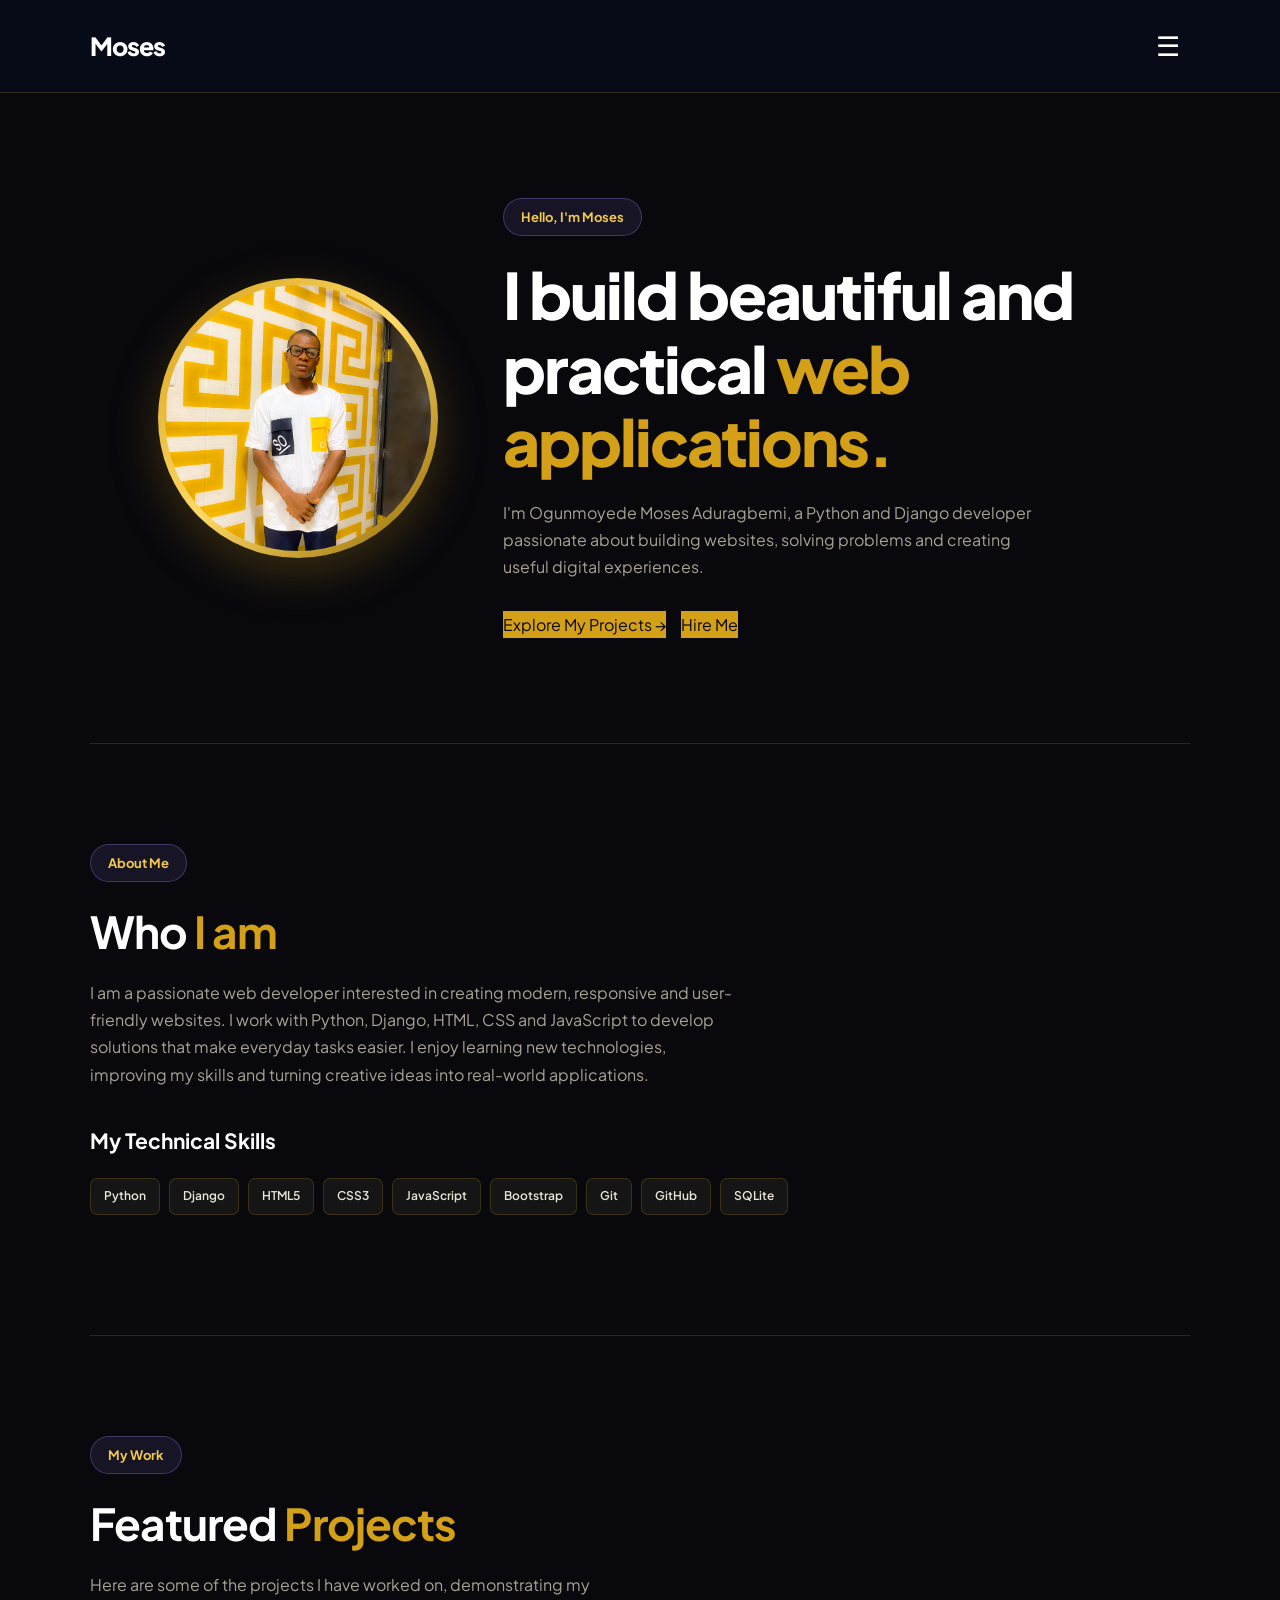
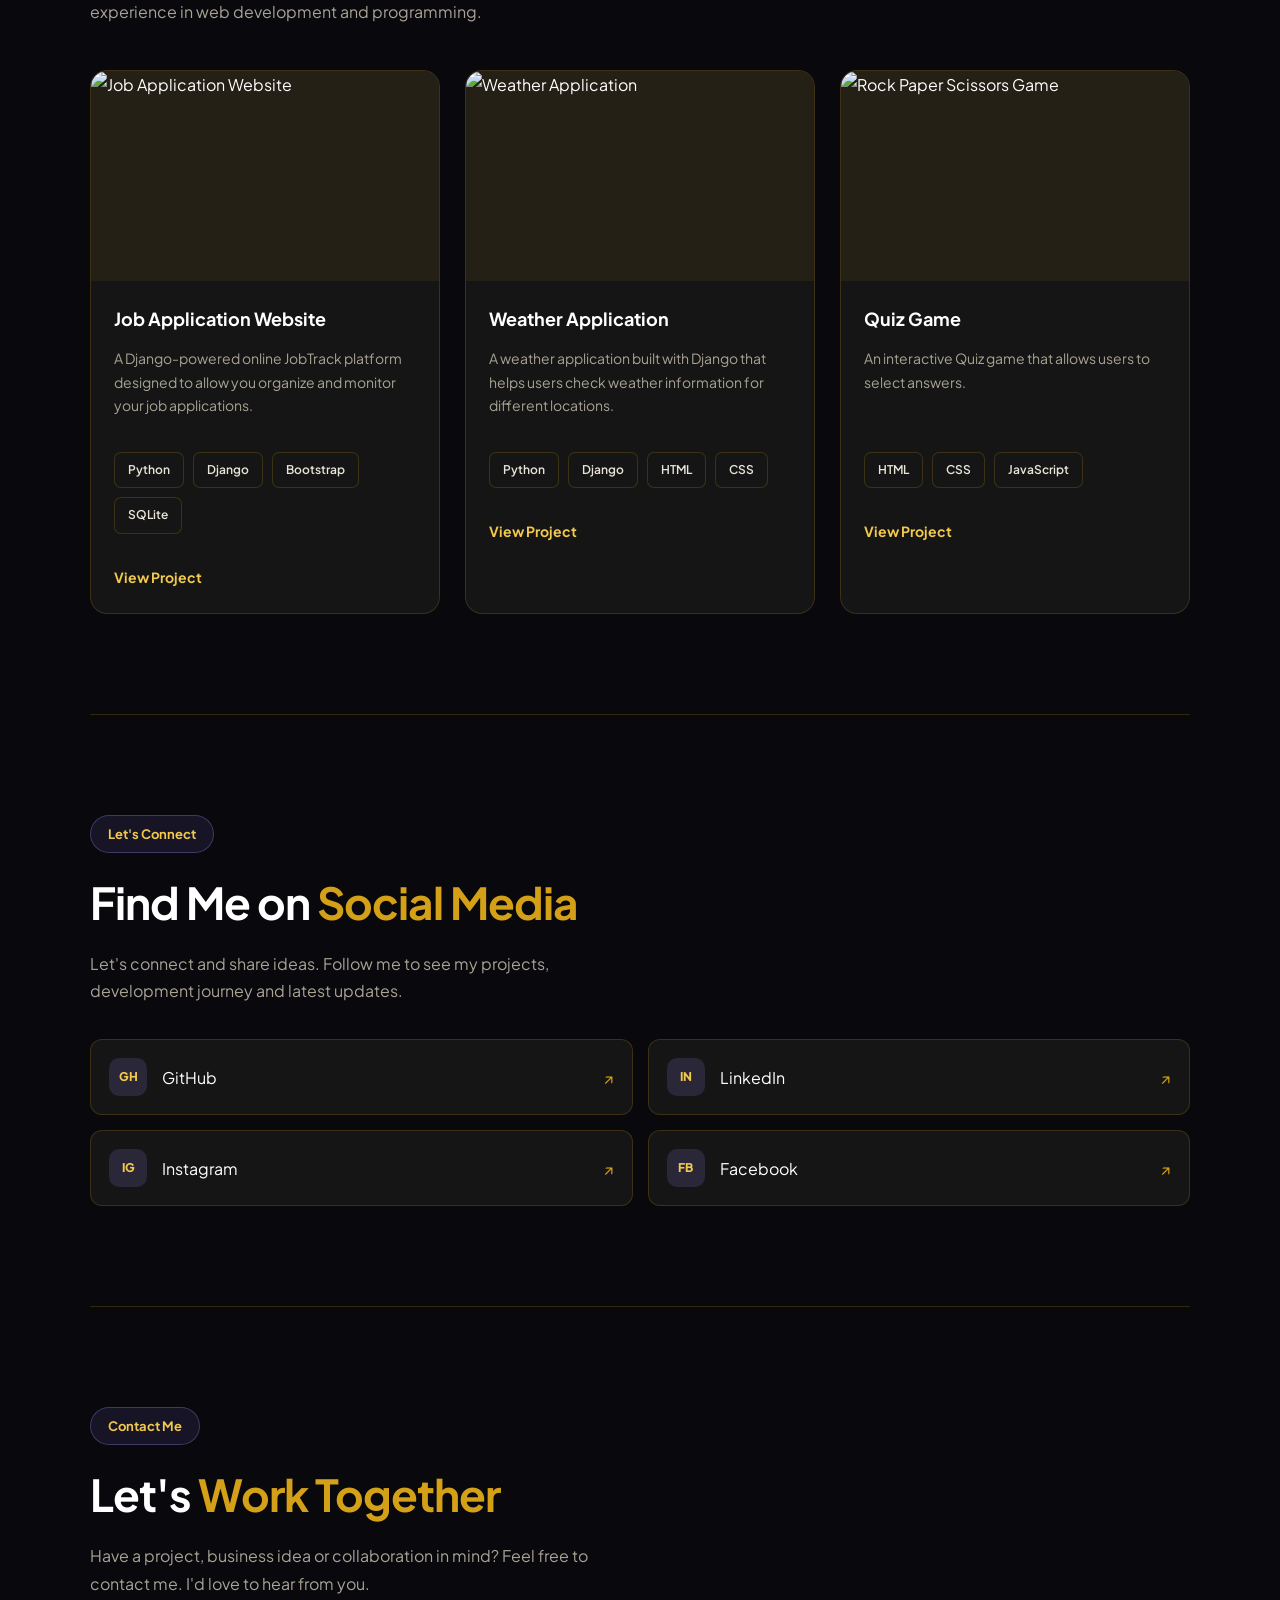
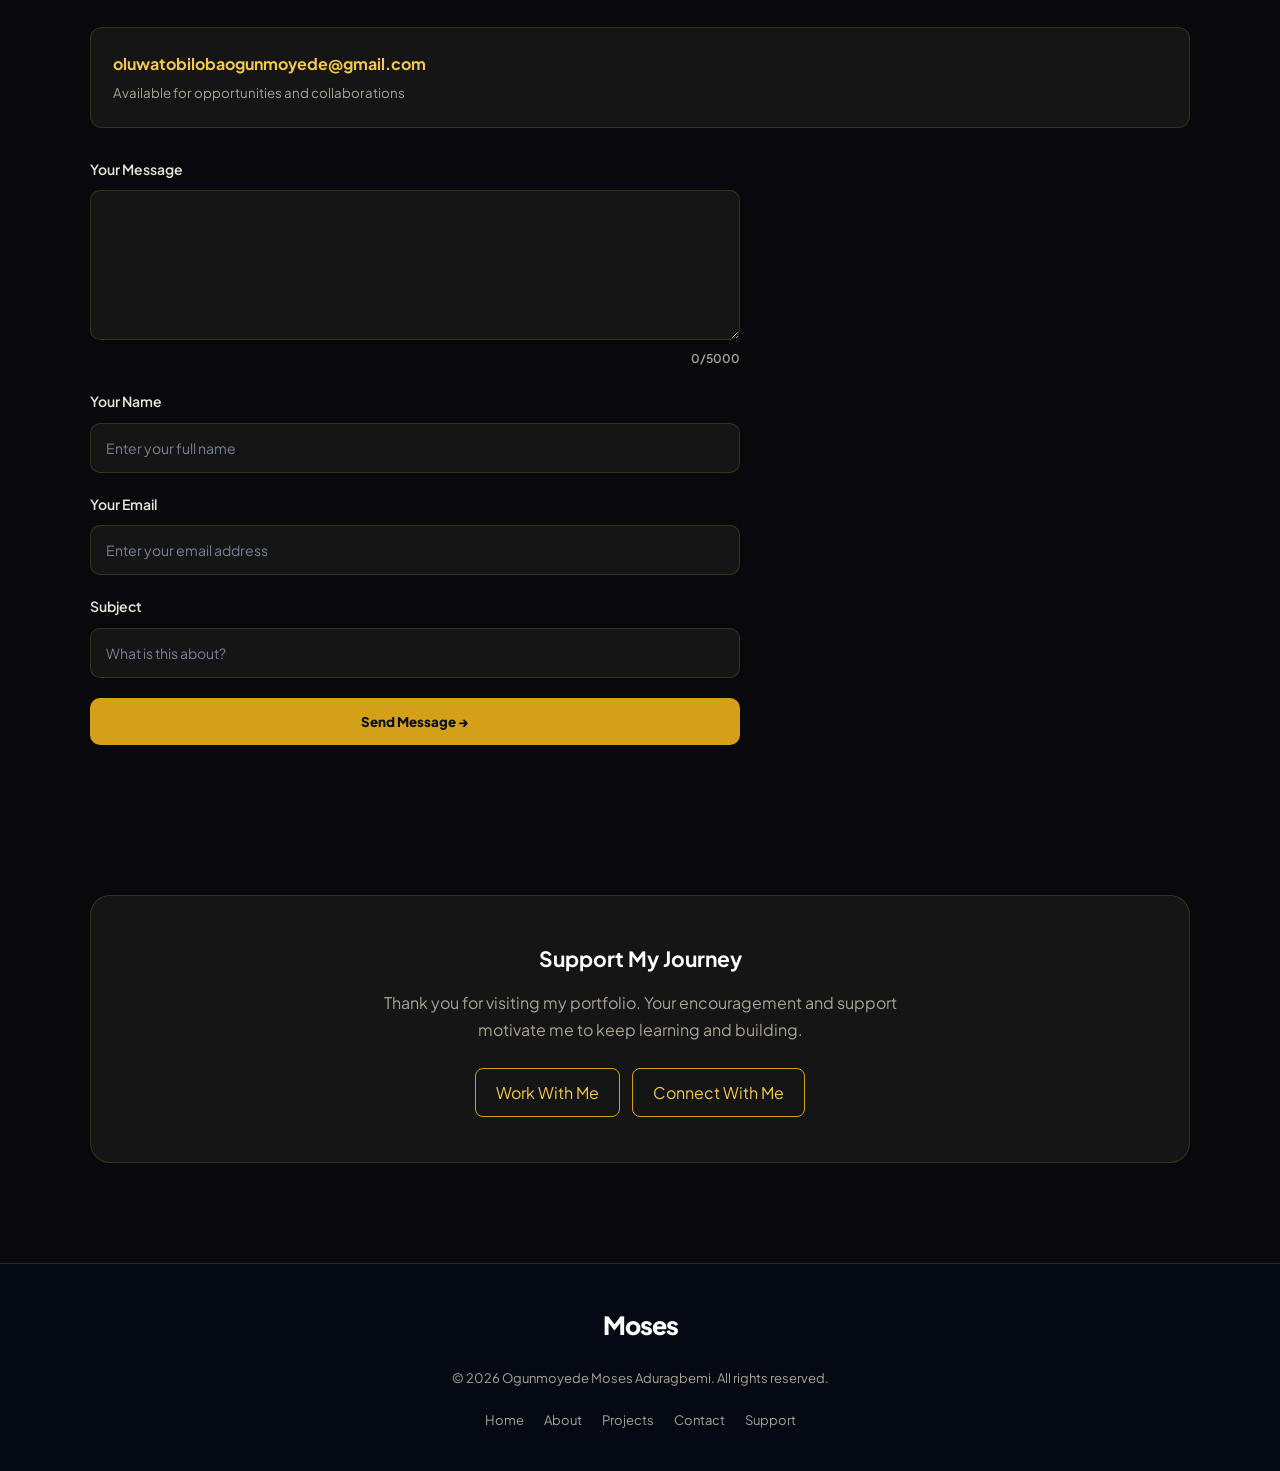
==== index.html @ fece6828 "Add files via upload" ====
<!DOCTYPE html>
<html lang="en">
<head>
    <meta charset="UTF-8">
    <meta name="viewport" content="width=device-width, initial-scale=1.0">

    <meta name="description" content="Official portfolio of Ogunmoyede Moses Aduragbemi, a Python, Django and Web Developer.">

    <title>Moses Aduragbemi | Dev Portfolio</title>

    <link href="https://fonts.googleapis.com/css2?family=Plus+Jakarta+Sans:wght@400;500;600;700;800&display=swap" rel="stylesheet">

    <link rel="stylesheet" href="style.css">
</head>

<body>

<!-- NAVIGATION -->
<nav aria-label="Main navigation">

    <a class="logo" href="#top">
        Moses<span></span>
    </a>

    <details>
        <summary aria-label="Open navigation menu">&#9776;</summary>

        <div class="menu">
            <a href="#top">Home</a>
            <a href="#about">About</a>
            <a href="#work">Projects</a>
            <a href="#social">Social</a>
            <a href="#contact">Contact</a>
        </div>
    </details>

</nav>


<main id="top">

    <!-- HERO SECTION -->
    <section class="hero">

        <div class="avatar">
            <img src="Gamilee 1.jpg" alt="Moses Aduragbemi">
        </div>

        <div class="hero-content">

            <span class="pill">Hello, I'm Moses </span>

            <h1>
                I build beautiful and practical
                <em>web applications.</em>
            </h1>

            <p class="sub" style="max-width: 550px;">
                I'm Ogunmoyede Moses Aduragbemi, a Python and Django developer
                passionate about building websites, solving problems and
                creating useful digital experiences.
            </p>

            <div class="hero-buttons">

                <a class="btn" href="#work">
                    Explore My Projects →
                </a>

                <a class="btn" href="#contact">
                    Hire Me
                </a>

            </div>

        </div>

    </section>


    <!-- ABOUT SECTION -->
    <section id="about">

        <span class="pill">About Me</span>

        <h2>Who <em>I am</em></h2>

        <p class="sub" style="max-width: 650px;">
            I am a passionate web developer interested in creating
            modern, responsive and user-friendly websites.

            I work with Python, Django, HTML, CSS and JavaScript
            to develop solutions that make everyday tasks easier.

            I enjoy learning new technologies, improving my skills
            and turning creative ideas into real-world applications.
        </p>

        <h3>My Technical Skills</h3>

        <div class="tags">
            <span>Python</span>
            <span>Django</span>
            <span>HTML5</span>
            <span>CSS3</span>
            <span>JavaScript</span>
            <span>Bootstrap</span>
            <span>Git</span>
            <span>GitHub</span>
            <span>SQLite</span>
        </div>

    </section>


    <!-- PROJECTS SECTION -->
    <section id="work">

        <span class="pill">My Work</span>

        <h2>Featured <em>Projects</em></h2>

        <p class="sub" style="max-width: 550px;">
            Here are some of the projects I have worked on,
            demonstrating my experience in web development
            and programming.
        </p>


        <div class="projects">

            <!-- PROJECT ONE -->
            <article class="proj">

                <div class="shot">
                    <img src="images/jobapplication.jpg"
                         alt="Job Application Website">
                </div>

                <div class="body">

                    <h3>Job Application Website</h3>

                    <p>
                        A Django-powered online JobTrack platform
                        designed to allow you organize and monitor your job applications.
                    </p>

                    <div class="tags">
                        <span>Python</span>
                        <span>Django</span>
                        <span>Bootstrap</span>
                        <span>SQLite</span>
                    </div>

                    <a href="images/jobapplication.jpg" target="_blank">
                        View Project 
                    </a>

                </div>

            </article>


            <!-- PROJECT TWO -->
            <article class="proj">

                <div class="shot">
                    <img src="images/weather.jpg"
                         alt="Weather Application">
                </div>

                <div class="body">

                    <h3>Weather Application</h3>

                    <p>
                        A weather application built with Django
                        that helps users check weather information
                        for different locations.
                    </p>

                    <div class="tags">
                        <span>Python</span>
                        <span>Django</span>
                        <span>HTML</span>
                        <span>CSS</span>
                    </div>

                    <a href="images/weather.jpg" target="_blank">
                        View Project
                    </a>

                </div>

            </article>


            <!-- PROJECT THREE -->
            <article class="proj">

                <div class="shot">
                    <img src="images/quizgame.jpg"
                         alt="Rock Paper Scissors Game">
                </div>

                <div class="body">

                    <h3>Quiz Game</h3>

                    <p>
                        An interactive Quiz game
                        that allows users to select answers.
                    </p>

                    <div class="tags">
                        <span>HTML</span>
                        <span>CSS</span>
                        <span>JavaScript</span>
                    </div>

                    <a href="https://oluwatobilobaogunmoyede-dotcom.github.io/Quiz-Game/" target="_blank">
                        View Project
                    </a>

                </div>

            </article>

        </div>

    </section>


    <!-- SOCIAL MEDIA SECTION -->
    <section id="social">

        <span class="pill">Let's Connect</span>

        <h2>Find Me on <em>Social Media</em></h2>

        <p class="sub" style="max-width: 550px;">
            Let's connect and share ideas. Follow me to see
            my projects, development journey and latest updates.
        </p>

        <div class="links">

            <a href="https://github.com/oluwatobilobaogunmoyede-dotcom"
               target="_blank" rel="noopener noreferrer">
                <span class="ic">GH</span>
                GitHub
                <span class="go">&#8599;</span>
            </a>

            <a href="https://www.linkedin.com/in/MOSES ADURAGBEMI OGUNMOYEDE/" target="_blank">
                <span class="ic">IN</span>
                LinkedIn
                <span class="go">&#8599;</span>
            </a>

            <a href="https://www.instagram.com/gamilee_02" target="_blank">
                <span class="ic">IG</span>
                Instagram
                <span class="go">&#8599;</span>
            </a>

            <a href="https://www.facebook.com/Aduragbemi Ogunmoyede" target="_blank">
                <span class="ic">FB</span>
                Facebook
                <span class="go">&#8599;</span>
            </a>

        </div>

    </section>


    <!-- CONTACT SECTION -->
    <section id="contact">

        <span class="pill">Contact Me</span>

        <h2>Let's <em>Work Together</em></h2>

        <p class="sub" style="max-width: 500px;">
            Have a project, business idea or collaboration in mind?
            Feel free to contact me. I'd love to hear from you.
        </p>

        <div class="mail">

            <strong>
                oluwatobilobaogunmoyede@gmail.com
            </strong>

            <small>Available for opportunities and collaborations</small>

        </div>


        <form id="f">

            <label>
                Your Message

                <textarea
                    id="msg"
                    maxlength="5000"
                    placeholder="Tell me about your project..."
                    required>
                </textarea>

                <span class="count" id="count">0/5000</span>
            </label>


            <label>
                Your Name

                <input
                    type="text"
                    id="name"
                    placeholder="Enter your full name"
                    required>
            </label>


            <label>
                Your Email

                <input
                    type="email"
                    id="email"
                    placeholder="Enter your email address"
                    required>
            </label>


            <label>
                Subject

                <input
                    type="text"
                    id="subject"
                    placeholder="What is this about?">
            </label>


            <button type="submit">
                Send Message →
            </button>

            <p id="status" role="status"></p>

        </form>

    </section>


    <!-- SUPPORT SECTION -->
    <section class="support" id="support">

        <h3>Support My Journey</h3>

        <p>
            Thank you for visiting my portfolio.
            Your encouragement and support motivate me
            to keep learning and building.
        </p>

        <div class="chips">

            <a href="#contact">Work With Me</a>

            <a href="#social">Connect With Me</a>

        </div>

    </section>

</main>


<!-- FOOTER -->
<footer>

    <a class="logo" href="#top">
        Moses<span></span>
    </a>

    <div>
        &copy; 2026 Ogunmoyede Moses Aduragbemi.
        All rights reserved.
    </div>

    <div class="flinks">

        <a href="#top">Home</a>
        <a href="#about">About</a>
        <a href="#work">Projects</a>
        <a href="#contact">Contact</a>
        <a href="#support">Support</a>

    </div>

</footer>


<script src="script.js"></script>

</body>
</html>
---- style.css ----
/* =================================
   MOSES PORTFOLIO WEBSITE
   Modern Dark & White Design
================================= */

:root {
    --background: #08080D;
    --surface: #151515;
    --surface-light: #242016;

    --white: #FFFFFF;
    --text: #E8E4D8;
    --muted: #A9A394;

    --accent: #D4A017;
    --accent-hover: #F2C94C;

    --border: rgba(212, 160, 23, 0.2);
}

* {
    margin: 0;
    padding: 0;
    box-sizing: border-box;
    scroll-behavior: smooth;
}

body {
    font-family: 'Plus Jakarta Sans', sans-serif;
    background: var(--background);
    color: var(--white);
    line-height: 1.7;
    overflow-x: hidden;
}

a {
    text-decoration: none;
    color: inherit;
}

img {
    max-width: 100%;
    display: block;
}

section {
    width: min(1100px, 90%);
    margin: auto;
    padding: 100px 0;
}


/* =================================
   NAVIGATION
================================= */

nav {
    position: sticky;
    top: 0;
    z-index: 1000;
    width: 100%;
    padding: 18px 7%;
    display: flex;
    align-items: center;
    justify-content: space-between;
    background: rgba(8,13,26,0.92);
    backdrop-filter: blur(15px);
    border-bottom: 1px solid var(--border);
}

.logo {
    font-size: 25px;
    font-weight: 800;
    letter-spacing: -1px;
}

.logo span {
    color: var(--accent);
}

nav details {
    position: relative;
}

nav summary {
    list-style: none;
    cursor: pointer;
    font-size: 27px;
    padding: 5px 10px;
}

nav summary::-webkit-details-marker {
    display: none;
}

.menu {
    position: absolute;
    top: 55px;
    right: 0;
    min-width: 190px;
    padding: 12px;
    display: flex;
    flex-direction: column;
    gap: 5px;
    background: var(--surface);
    border: 1px solid var(--border);
    border-radius: 14px;
    box-shadow: 0 15px 40px rgba(0,0,0,0.35);
}

.menu a {
    padding: 10px 14px;
    border-radius: 8px;
    color: var(--text);
    transition: 0.3s;
}

.menu a:hover {
    background: var(--surface-light);
    color: var(--accent);
}


/* =================================
   HERO SECTION
================================= */

.hero {
    min-height: 650px;
    display: flex;
    align-items: center;
    justify-content: center;
    gap: 65px;
    padding: 100px 0;
}

/* CIRCULAR PROFILE IMAGE */

.avatar {
    width: 280px;
    height: 280px;
    flex-shrink: 0;
    padding: 7px;
    border-radius: 50%;

    background: linear-gradient(
        135deg,
        #D4A017,
        #FFD966,
        #8C6500
    );

    box-shadow: 0 15px 50px rgba(212, 160, 23, 0.25);

    transition: 0.4s ease;
}

.avatar img {
    width: 100%;
    height: 100%;
    object-fit: cover;
    object-position: center;
    border-radius: 50%;
}

.avatar:hover {
    transform: scale(1.05);
    box-shadow: 0 20px 60px rgba(212, 160, 23, 0.4);
}

.hero-content {
    max-width: 620px;
}

.pill {
    display: inline-block;
    padding: 7px 17px;
    margin-bottom: 22px;
    border: 1px solid rgba(155,140,255,0.3);
    border-radius: 30px;
    background: rgba(155,140,255,0.1);
    color: var(--accent-hover);
    font-size: 13px;
    font-weight: 700;
}

h1 {
    font-size: clamp(38px, 5vw, 65px);
    line-height: 1.15;
    letter-spacing: -2px;
    font-weight: 800;
}

h1 em,
h2 em {
    color: var(--accent);
    font-style: normal;
}

.sub {
    margin-top: 20px;
    color: var(--muted);
    font-size: 16px;
}

.hero-buttons {
    display: flex;
    gap: 15px;
    flex-wrap: wrap;
    margin-top: 30px;
}

.btn,
button {
    background: #D4A017;
    color: #08080D;
}

.btn:hover,
button:hover {
    background: #F2C94C;
    box-shadow: 0 10px 30px rgba(212, 160, 23, 0.3);
}

.btn:hover {
    background: var(--accent-hover);
    transform: translateY(-4px);
    box-shadow: 0 10px 25px rgba(155,140,255,0.25);
}


/* =================================
   HEADINGS
================================= */

h2 {
    font-size: clamp(30px, 4vw, 44px);
    line-height: 1.25;
    letter-spacing: -1px;
    margin-bottom: 15px;
}

h3 {
    font-size: 21px;
    margin-bottom: 12px;
}


/* =================================
   ABOUT SECTION
================================= */

#about {
    border-top: 1px solid var(--border);
}

#about h3 {
    margin-top: 35px;
}


/* =================================
   SKILLS AND PROJECT TAGS
================================= */

.tags {
    display: flex;
    flex-wrap: wrap;
    gap: 9px;
    margin: 20px 0;
}

.tags span {
    padding: 7px 13px;
    border: 1px solid var(--border);
    border-radius: 7px;
    background: var(--surface);
    color: var(--text);
    font-size: 12px;
    font-weight: 600;
}


/* =================================
   PROJECT SECTION
================================= */

#work {
    border-top: 1px solid var(--border);
}

.projects {
    display: grid;
    grid-template-columns: repeat(3, 1fr);
    gap: 25px;
    margin-top: 45px;
}

.proj {
    overflow: hidden;
    background: var(--surface);
    border: 1px solid var(--border);
    border-radius: 17px;
    transition: 0.35s ease;
}

.proj:hover {
    border-color: #D4A017;
    box-shadow: 0 20px 45px rgba(212, 160, 23, 0.15);
}

.shot {
    height: 210px;
    overflow: hidden;
    background: var(--surface-light);
}

.shot img {
    width: 100%;
    height: 100%;
    object-fit: cover;
    transition: transform 0.5s ease;
}

.proj:hover .shot img {
    transform: scale(1.08);
}

.body {
    padding: 23px;
}

.body h3 {
    font-size: 18px;
}

.body p {
    color: var(--muted);
    font-size: 14px;
    min-height: 85px;
}

.body a {
    display: inline-block;
    margin-top: 12px;
    color: var(--accent-hover);
    font-weight: 700;
    font-size: 14px;
}

.body a:hover {
    color: var(--white);
}


/* =================================
   SOCIAL LINKS
================================= */

#social {
    border-top: 1px solid var(--border);
}

.links {
    display: grid;
    grid-template-columns: repeat(2, 1fr);
    gap: 15px;
    margin-top: 35px;
}

.links a {
    display: flex;
    align-items: center;
    gap: 15px;
    padding: 18px;
    background: var(--surface);
    border: 1px solid var(--border);
    border-radius: 12px;
    transition: 0.3s;
}

.links a:hover {
    background: var(--surface-light);
    border-color: var(--accent);
    transform: translateX(5px);
}

.ic {
    width: 38px;
    height: 38px;
    display: grid;
    place-items: center;
    background: rgba(155,140,255,0.15);
    color: var(--accent-hover);
    border-radius: 10px;
    font-size: 12px;
    font-weight: 800;
}

.go {
    margin-left: auto;
    color: var(--accent);
}


/* =================================
   CONTACT SECTION
================================= */

#contact {
    border-top: 1px solid var(--border);
}

.mail {
    display: flex;
    flex-direction: column;
    gap: 5px;
    padding: 22px;
    margin: 30px 0;
    background: var(--surface);
    border: 1px solid var(--border);
    border-radius: 12px;
    overflow-wrap: anywhere;
}

.mail strong {
    color: var(--accent-hover);
}

.mail small {
    color: var(--muted);
}

form {
    display: flex;
    flex-direction: column;
    gap: 20px;
    max-width: 650px;
}

label {
    display: flex;
    flex-direction: column;
    gap: 9px;
    color: var(--text);
    font-size: 14px;
    font-weight: 600;
}

input,
textarea {
    width: 100%;
    padding: 15px;
    border: 1px solid var(--border);
    border-radius: 10px;
    outline: none;
    background: var(--surface);
    color: var(--white);
    font-family: inherit;
    font-size: 14px;
    transition: 0.3s;
}

textarea {
    min-height: 150px;
    resize: vertical;
}

input:focus,
textarea:focus {
    border-color: var(--accent);
    box-shadow: 0 0 0 3px rgba(155,140,255,0.1);
}

input::placeholder,
textarea::placeholder {
    color: #778198;
}

.count {
    text-align: right;
    color: var(--muted);
    font-size: 12px;
}

button {
    padding: 15px;
    border: none;
    border-radius: 10px;
    background: var(--accent);
    color: #080d1a;
    font-family: inherit;
    font-weight: 800;
    cursor: pointer;
    transition: 0.3s;
}

button:hover {
    background: var(--accent-hover);
    transform: translateY(-3px);
}


/* =================================
   SUPPORT SECTION
================================= */

.support {
    width: min(1100px, 90%);
    margin: 30px auto 100px;
    padding: 45px;
    text-align: center;
    background: var(--surface);
    border: 1px solid var(--border);
    border-radius: 20px;
}

.support p {
    max-width: 550px;
    margin: 10px auto 25px;
    color: var(--muted);
}

.chips {
    display: flex;
    justify-content: center;
    gap: 12px;
    flex-wrap: wrap;
}

.chips a {
    padding: 10px 20px;
    border: 1px solid var(--accent);
    border-radius: 8px;
    color: var(--accent-hover);
    transition: 0.3s;
}

.chips a:hover {
    background: var(--accent);
    color: #080d1a;
}


/* =================================
   FOOTER
================================= */

footer {
    padding: 40px 7%;
    display: flex;
    flex-direction: column;
    align-items: center;
    gap: 20px;
    text-align: center;
    background: #050914;
    border-top: 1px solid var(--border);
}

footer div {
    color: var(--muted);
    font-size: 13px;
}

.flinks {
    display: flex;
    justify-content: center;
    gap: 20px;
    flex-wrap: wrap;
}

.flinks a {
    color: var(--muted);
    font-size: 13px;
    transition: 0.3s;
}

.flinks a:hover {
    color: var(--accent);
}


/* =================================
   TABLET RESPONSIVENESS
================================= */

@media (max-width: 900px) {

    .hero {
        gap: 35px;
    }

    .avatar {
        width: 240px;
        height: 290px;
    }

    .projects {
        grid-template-columns: repeat(2, 1fr);
    }

}


/* =================================
   MOBILE RESPONSIVENESS
================================= */

@media (max-width: 600px) {

    section {
        padding: 70px 0;
    }

    nav {
        padding: 15px 5%;
    }

    .hero {
        flex-direction: column;
        text-align: center;
        gap: 35px;
        padding: 70px 0;
    }

    .avatar {
        width: 220px;
        height: 260px;
    }

    .hero-content {
        width: 100%;
    }

    h1 {
        font-size: 38px;
        letter-spacing: -1px;
    }

    .hero-buttons {
        justify-content: center;
    }

    .projects {
        grid-template-columns: 1fr;
    }

    .shot {
        height: 220px;
    }

    .links {
        grid-template-columns: 1fr;
    }

    .support {
        padding: 30px 20px;
    }

    .mail strong {
        font-size: 13px;
    }

    .flinks {
        gap: 14px;
    }

}


/* =================================
   REDUCED MOTION ACCESSIBILITY
================================= */

@media (prefers-reduced-motion: reduce) {

    *,
    *::before,
    *::after {
        scroll-behavior: auto !important;
        animation-duration: 0.01ms !important;
        transition-duration: 0.01ms !important;
    }

}
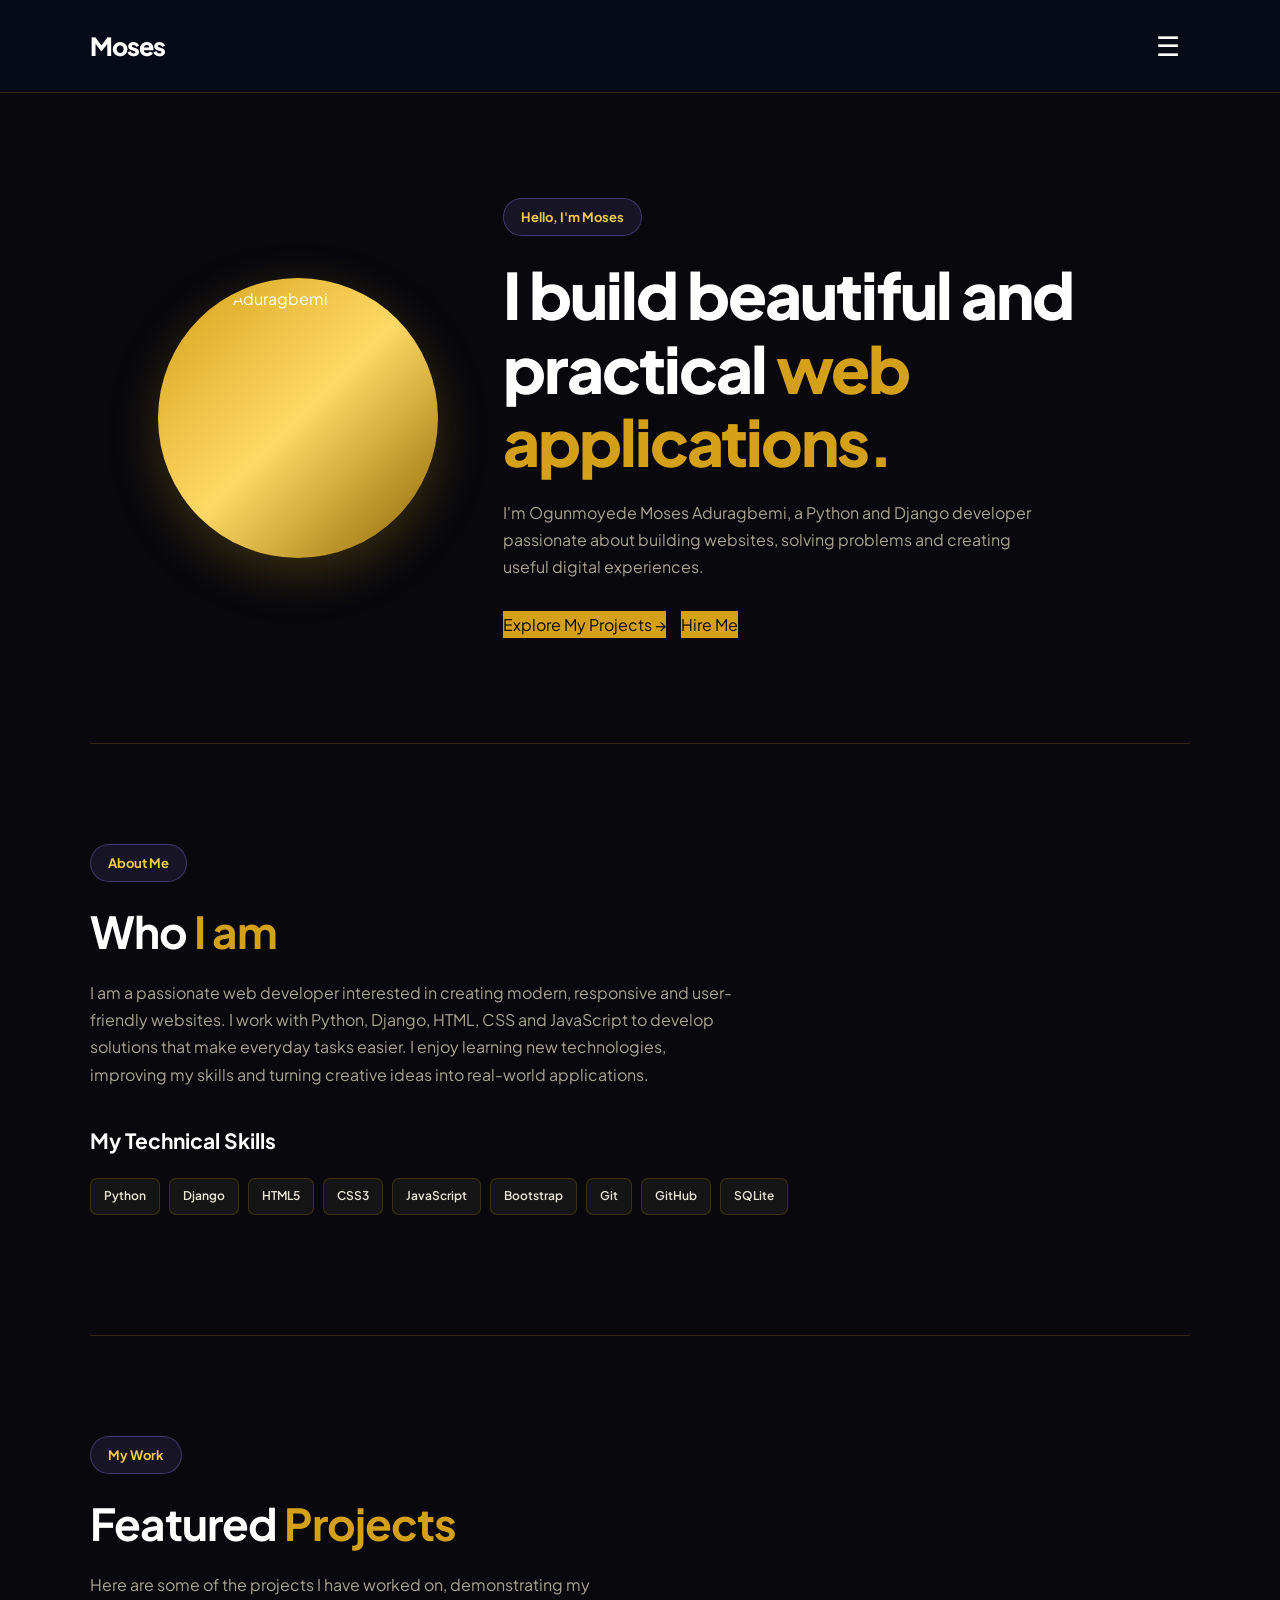
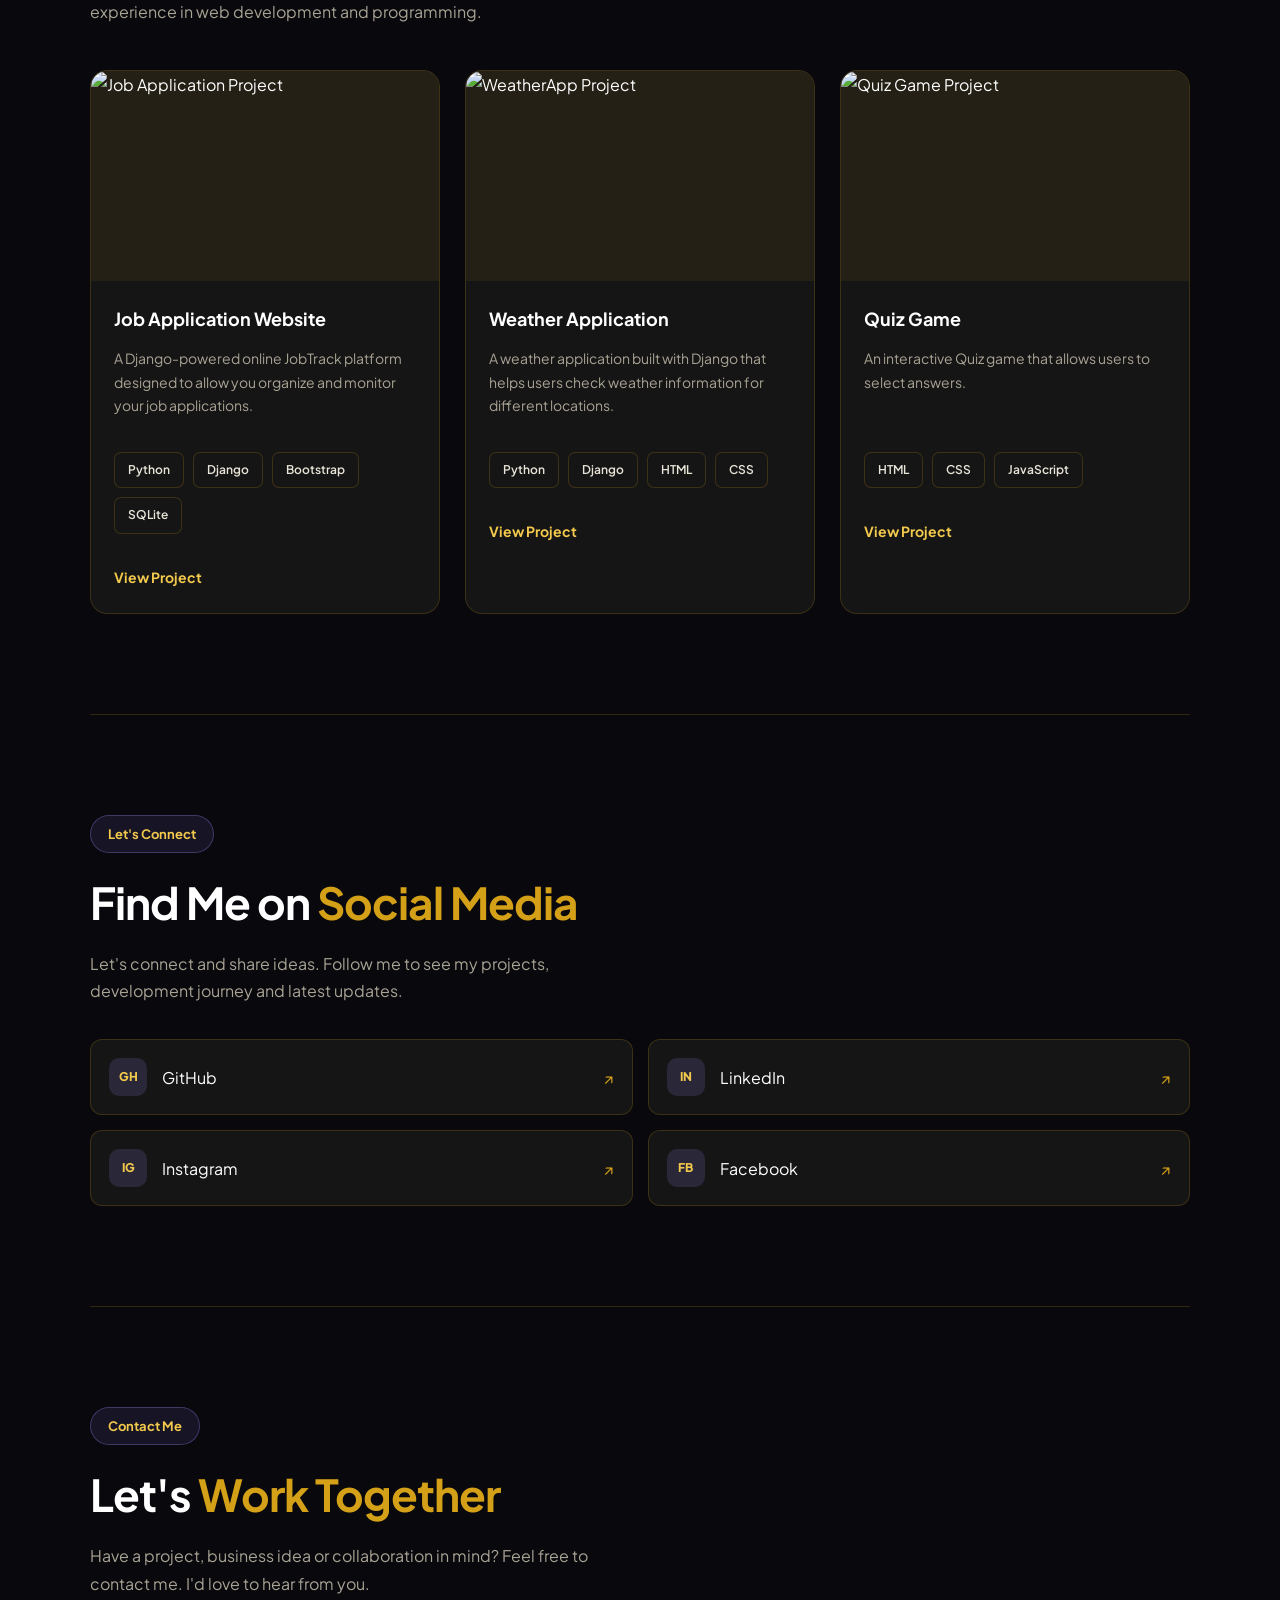
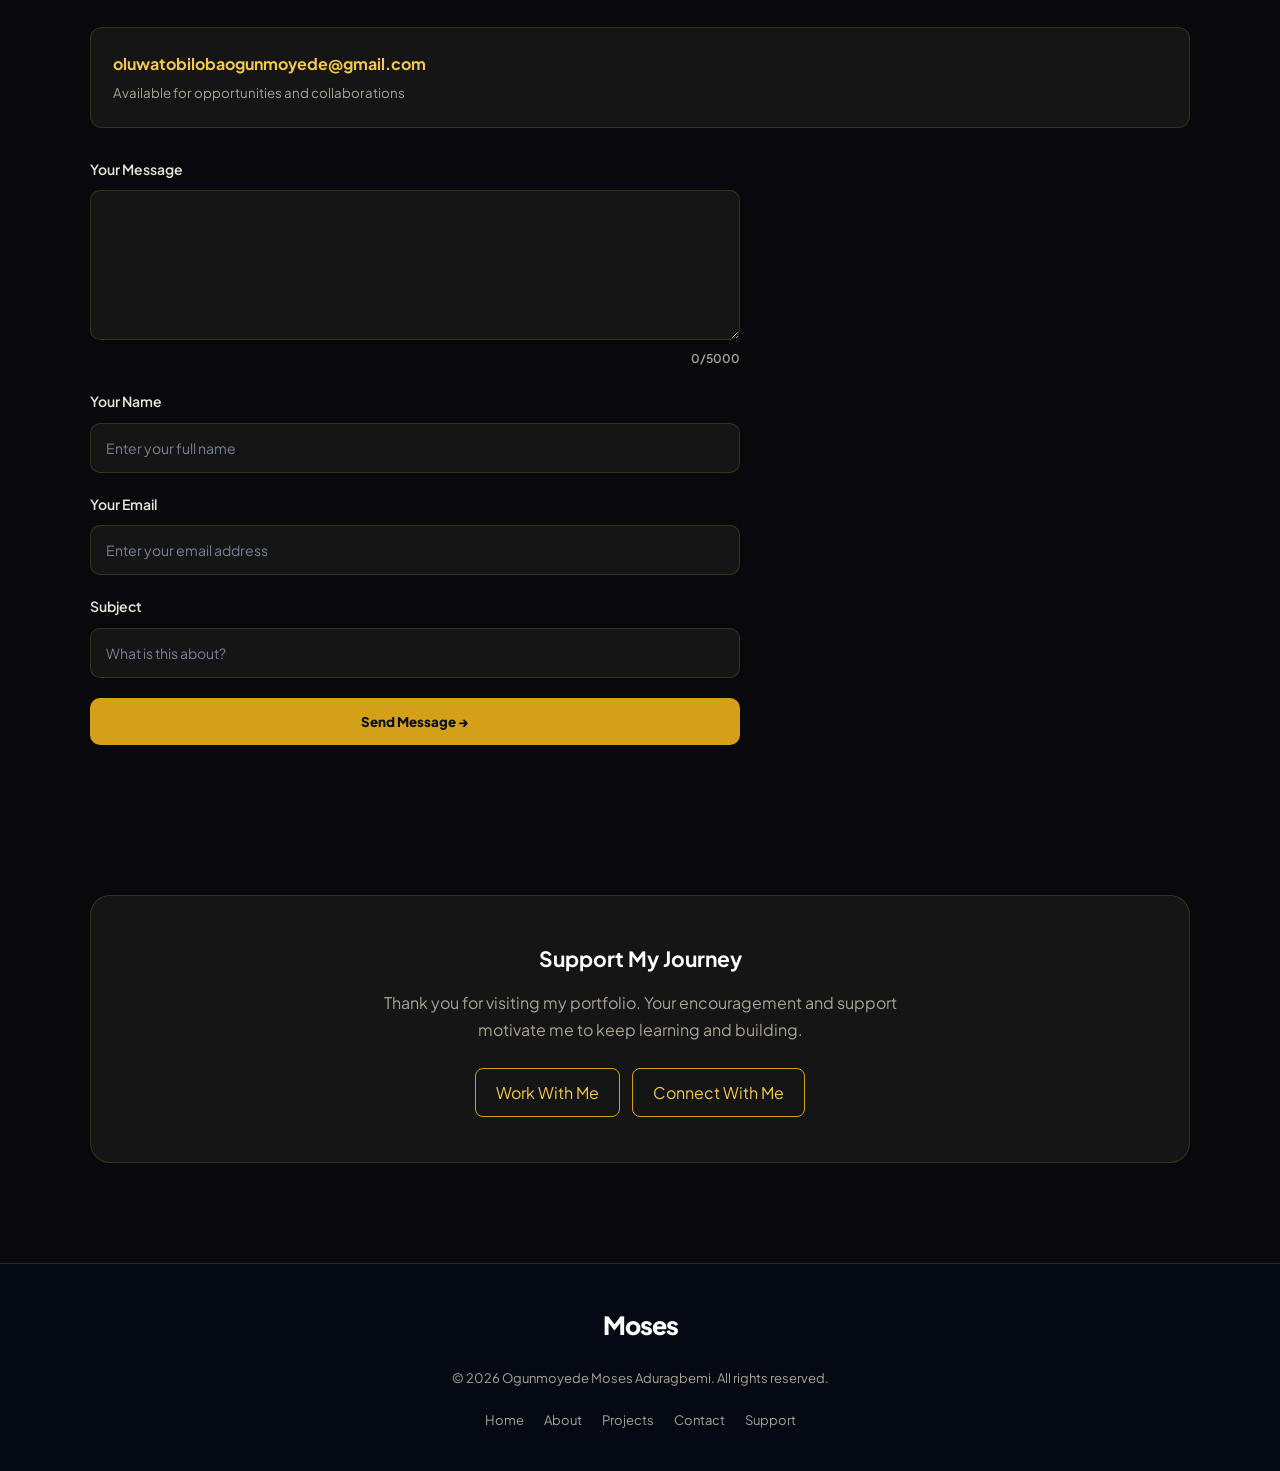
==== commit 2da65310: "Add files via upload" ====
--- a/index.html
+++ b/index.html
@@ -43,7 +43,7 @@
     <section class="hero">
 
         <div class="avatar">
-            <img src="Gamilee 1.jpg" alt="Moses Aduragbemi">
+            <img src="images/Gamilee 1.jpg" alt="Moses Aduragbemi">
         </div>
 
         <div class="hero-content">
@@ -133,8 +133,7 @@
             <article class="proj">
 
                 <div class="shot">
-                    <img src="images/jobapplication.jpg"
-                         alt="Job Application Website">
+                   <img src="images/jobapplication.jpg" alt="Job Application Project">
                 </div>
 
                 <div class="body">
@@ -166,8 +165,7 @@
             <article class="proj">
 
                 <div class="shot">
-                    <img src="images/weather.jpg"
-                         alt="Weather Application">
+                    <img src="images/weather.jpg" alt="WeatherApp Project">
                 </div>
 
                 <div class="body">
@@ -200,8 +198,7 @@
             <article class="proj">
 
                 <div class="shot">
-                    <img src="images/quizgame.jpg"
-                         alt="Rock Paper Scissors Game">
+                   <img src="images/quizgame.jpg" alt="Quiz Game Project">
                 </div>
 
                 <div class="body">
--- a/style.css
+++ b/style.css
@@ -295,6 +295,13 @@
     grid-template-columns: repeat(3, 1fr);
     gap: 25px;
     margin-top: 45px;
+}
+
+.project-card img {
+    width: 100%;
+    height: 300px;
+    object-fit: cover;
+    display: block;
 }
 
 .proj {
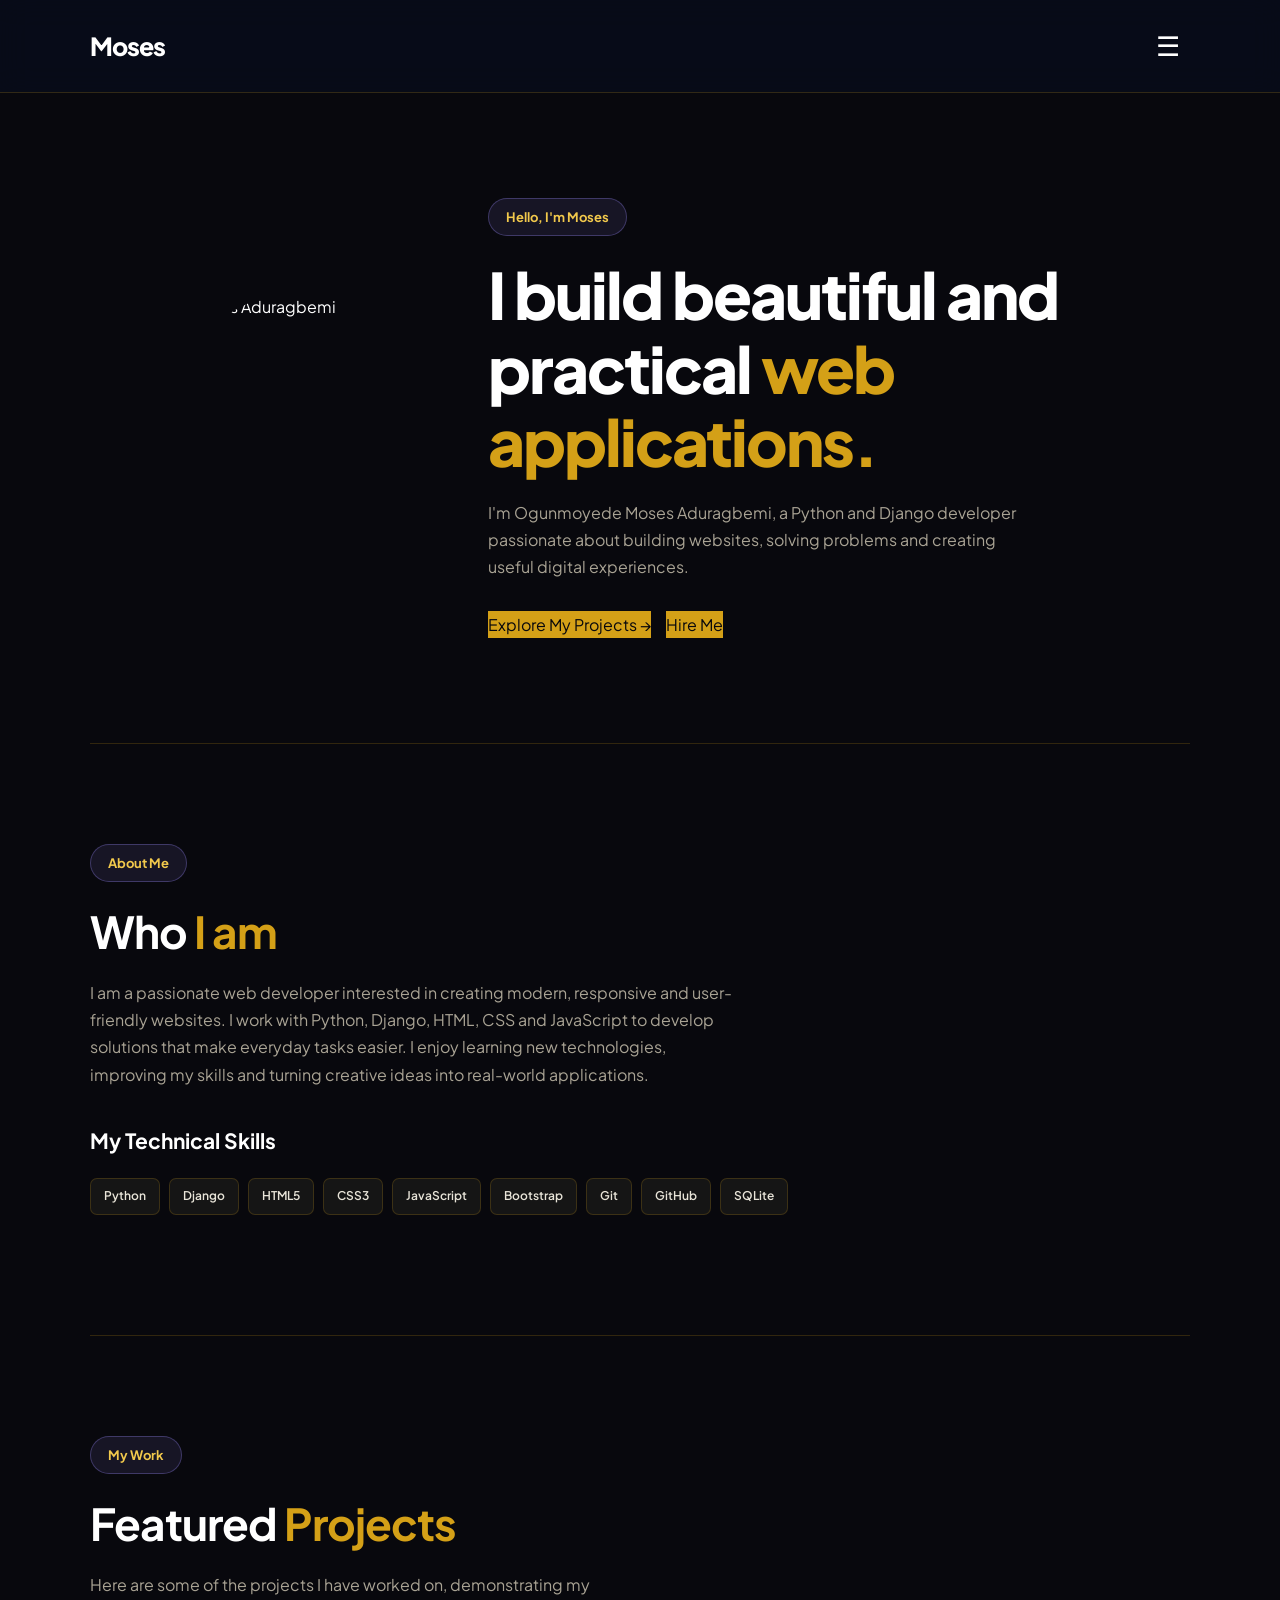
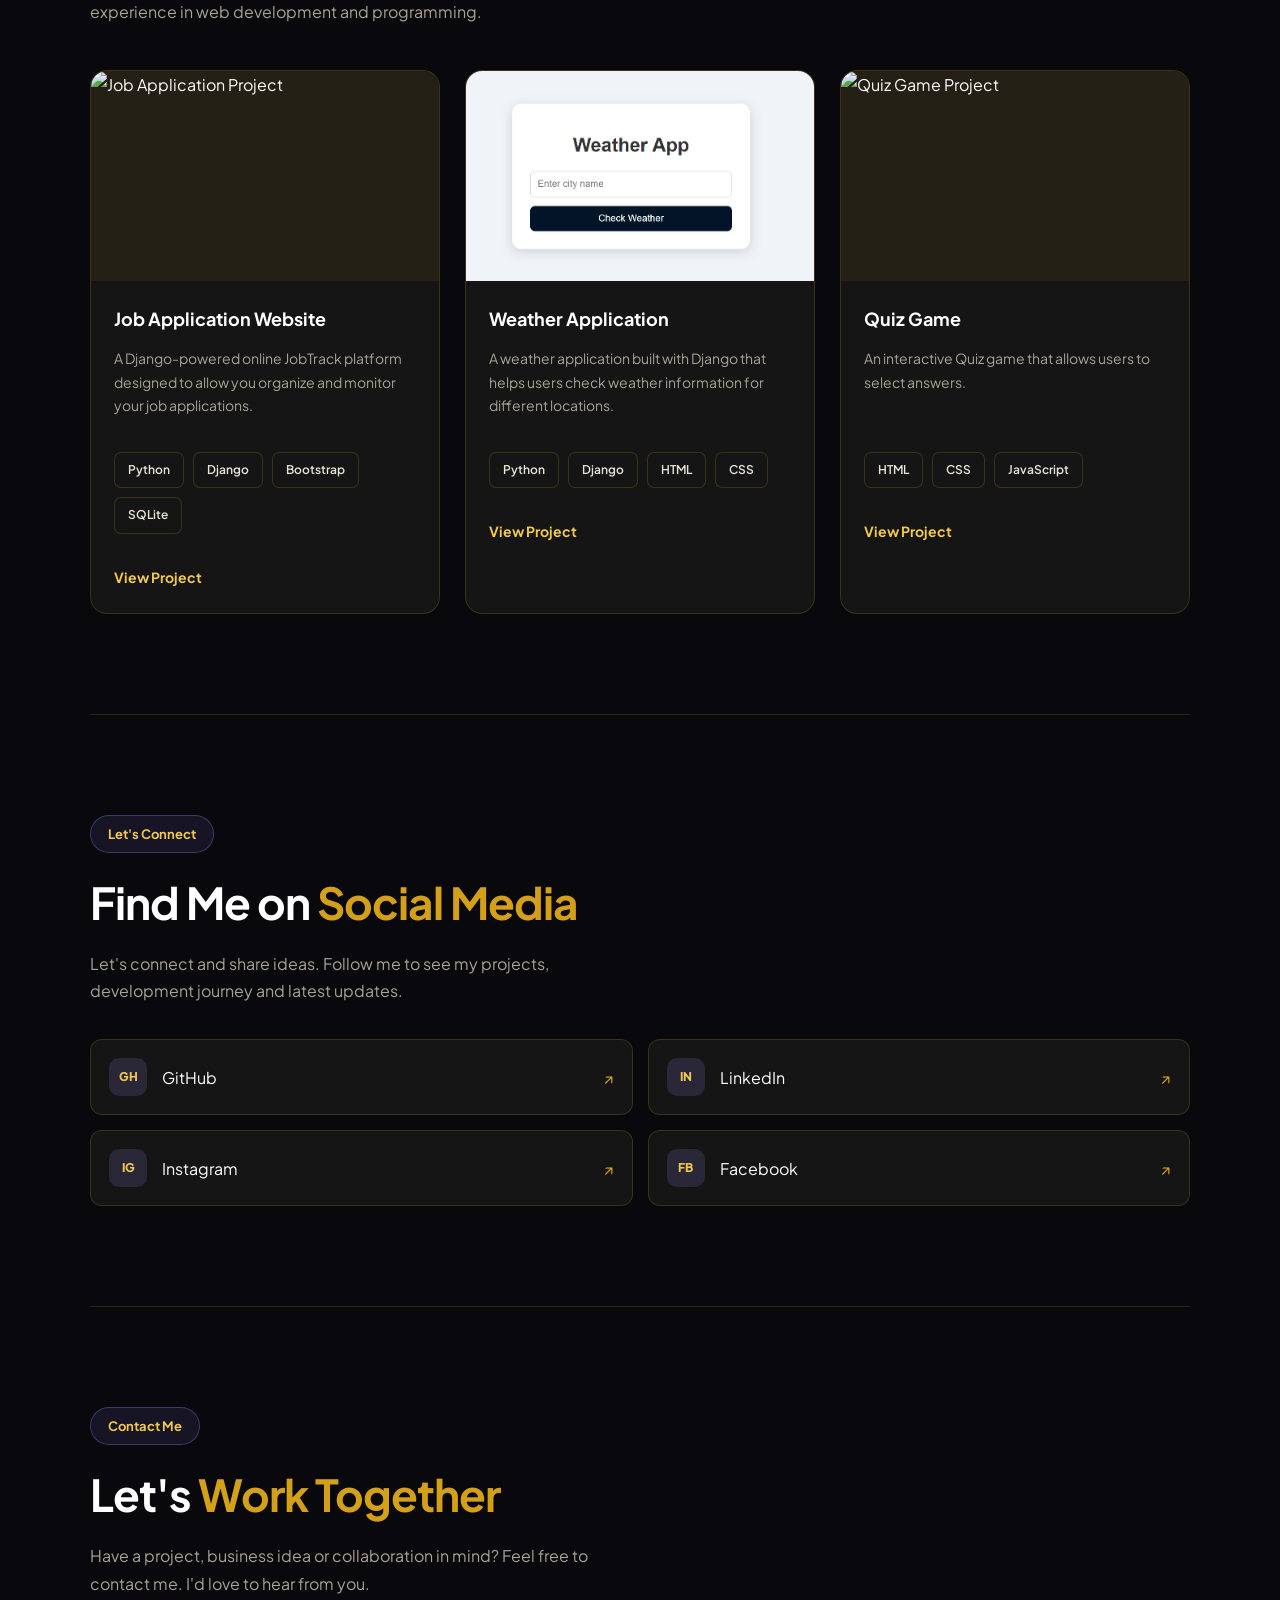
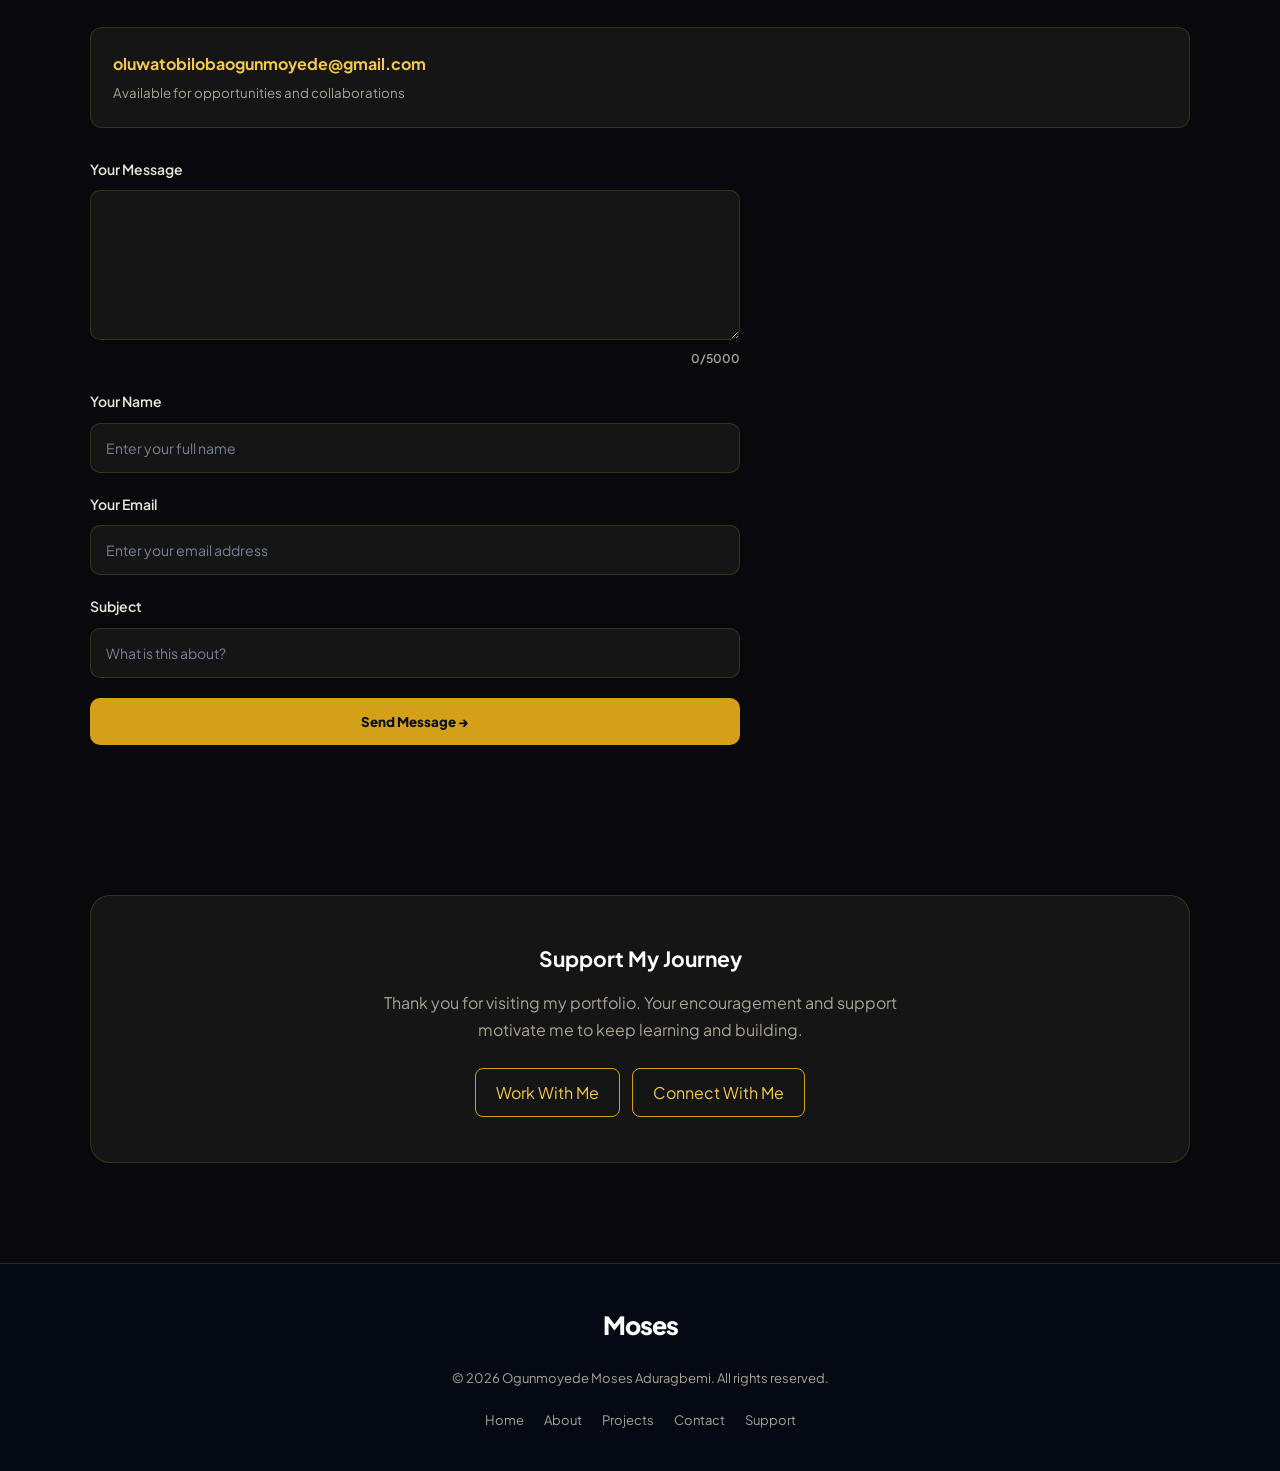
==== commit de2ec6b8: "Merge remote changes" ====
--- a/index.html
+++ b/index.html
@@ -43,7 +43,7 @@
     <section class="hero">
 
         <div class="avatar">
-            <img src="images/Gamilee 1.jpg" alt="Moses Aduragbemi">
+           <img src="./Gamilee%201.jpg" alt="Moses Aduragbemi">
         </div>
 
         <div class="hero-content">
@@ -133,7 +133,7 @@
             <article class="proj">
 
                 <div class="shot">
-                   <img src="images/jobapplication.jpg" alt="Job Application Project">
+                   <img src="./jobapplication.jpg" alt="Job Application Project">
                 </div>
 
                 <div class="body">
@@ -152,8 +152,8 @@
                         <span>SQLite</span>
                     </div>
 
-                    <a href="images/jobapplication.jpg" target="_blank">
-                        View Project 
+                    <a href="./jobapplication.jpg" target="_blank">
+                        View Project
                     </a>
 
                 </div>
@@ -165,7 +165,7 @@
             <article class="proj">
 
                 <div class="shot">
-                    <img src="images/weather.jpg" alt="WeatherApp Project">
+                    <img src="./weather.jpg" alt="WeatherApp Project">
                 </div>
 
                 <div class="body">
@@ -185,7 +185,7 @@
                         <span>CSS</span>
                     </div>
 
-                    <a href="images/weather.jpg" target="_blank">
+                    <a href="./weather.jpg" target="_blank">
                         View Project
                     </a>
 
@@ -198,7 +198,7 @@
             <article class="proj">
 
                 <div class="shot">
-                   <img src="images/quizgame.jpg" alt="Quiz Game Project">
+                   <img src="./quizgame.jpg" alt="Quiz Game Project">
                 </div>
 
                 <div class="body">
--- a/style.css
+++ b/style.css
@@ -138,22 +138,10 @@
 /* CIRCULAR PROFILE IMAGE */
 
 .avatar {
-    width: 280px;
-    height: 280px;
-    flex-shrink: 0;
-    padding: 7px;
+    width: 250px;
+    height: 250px;
     border-radius: 50%;
-
-    background: linear-gradient(
-        135deg,
-        #D4A017,
-        #FFD966,
-        #8C6500
-    );
-
-    box-shadow: 0 15px 50px rgba(212, 160, 23, 0.25);
-
-    transition: 0.4s ease;
+    overflow: hidden;
 }
 
 .avatar img {
@@ -161,7 +149,7 @@
     height: 100%;
     object-fit: cover;
     object-position: center;
-    border-radius: 50%;
+    display: block;
 }
 
 .avatar:hover {
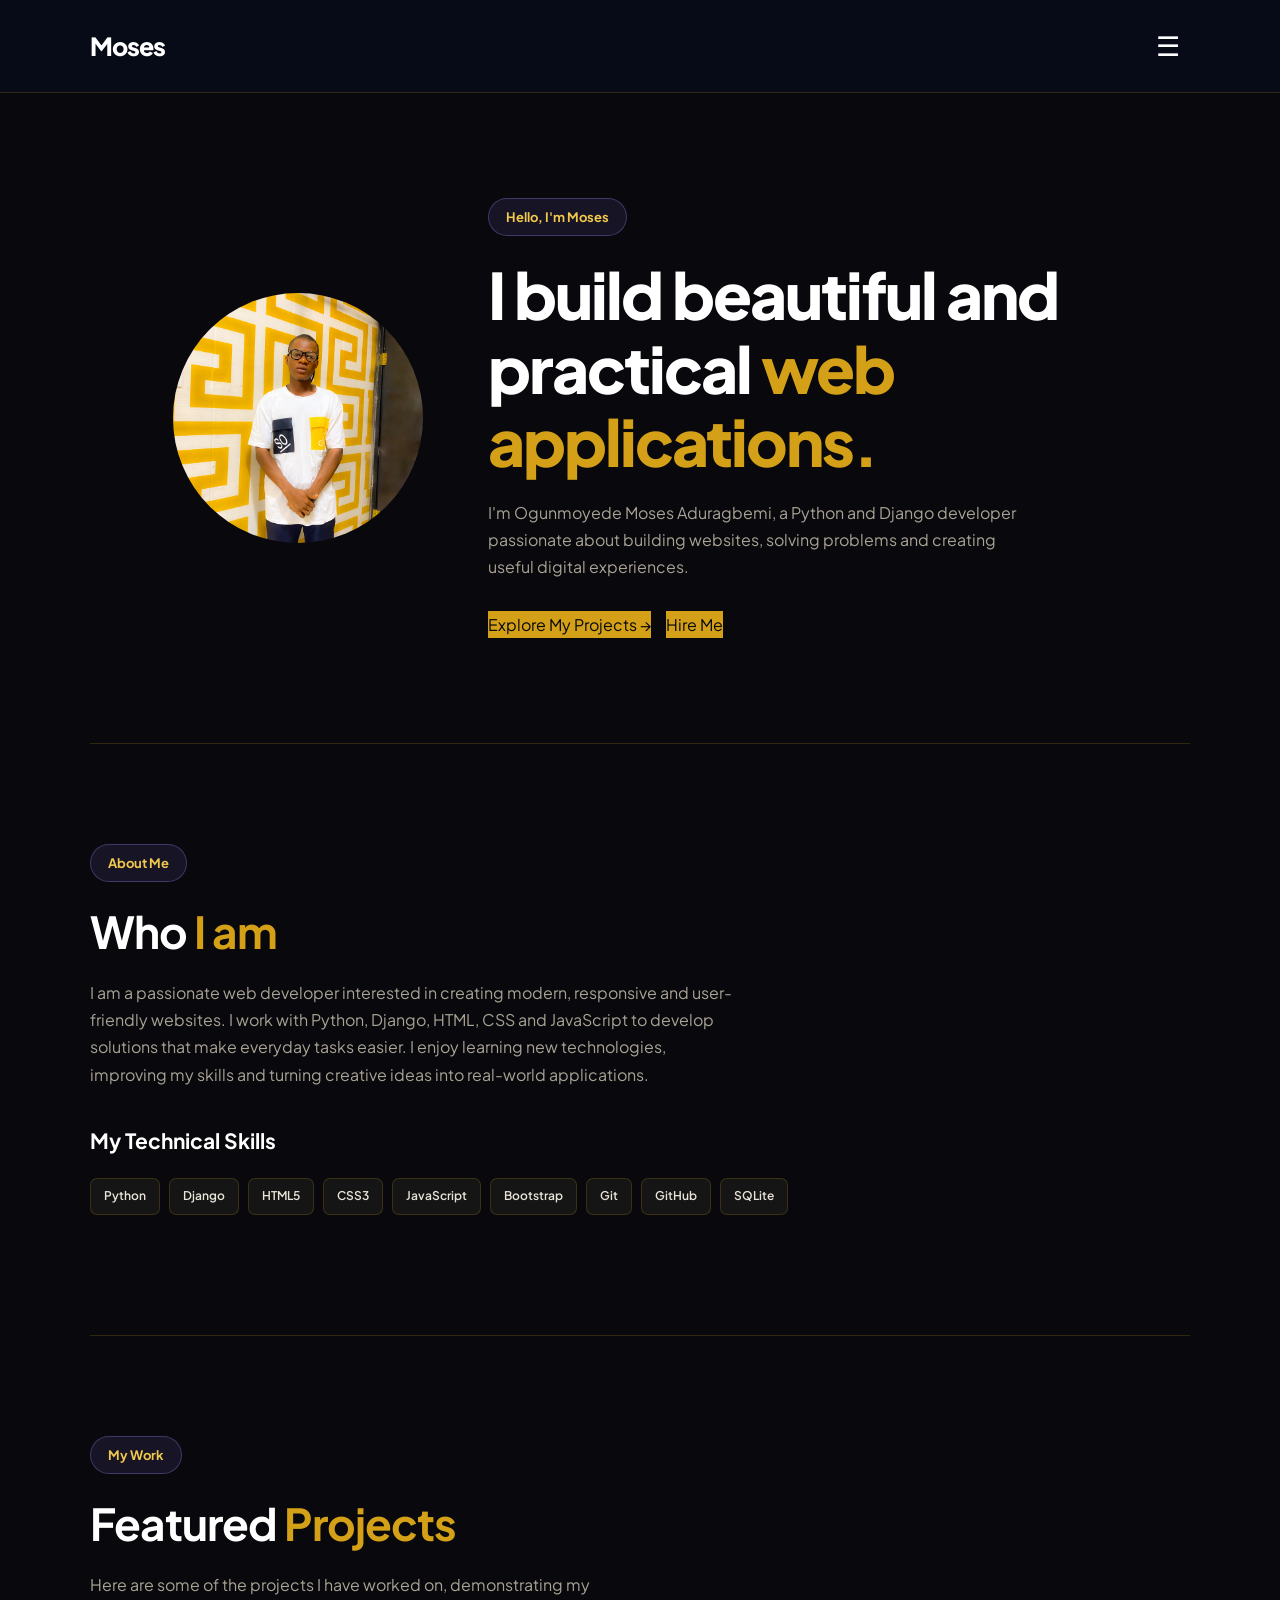
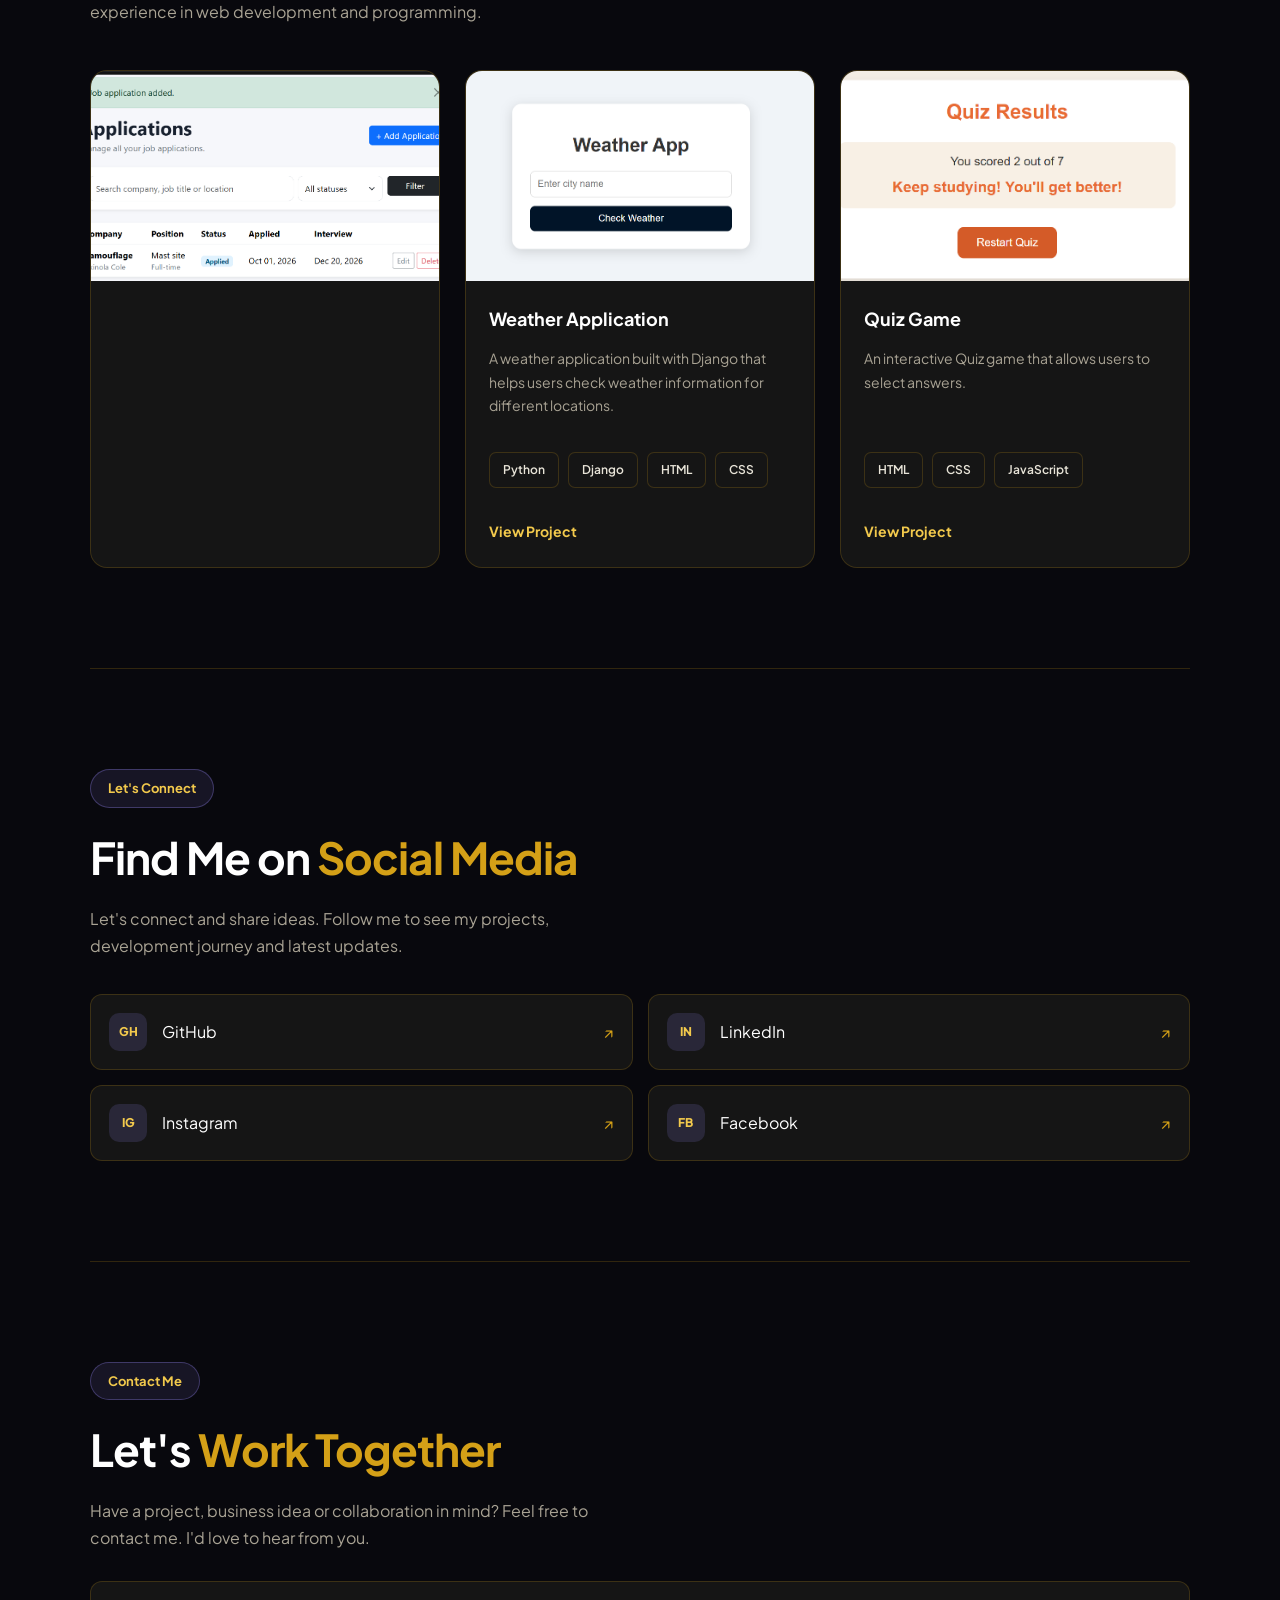
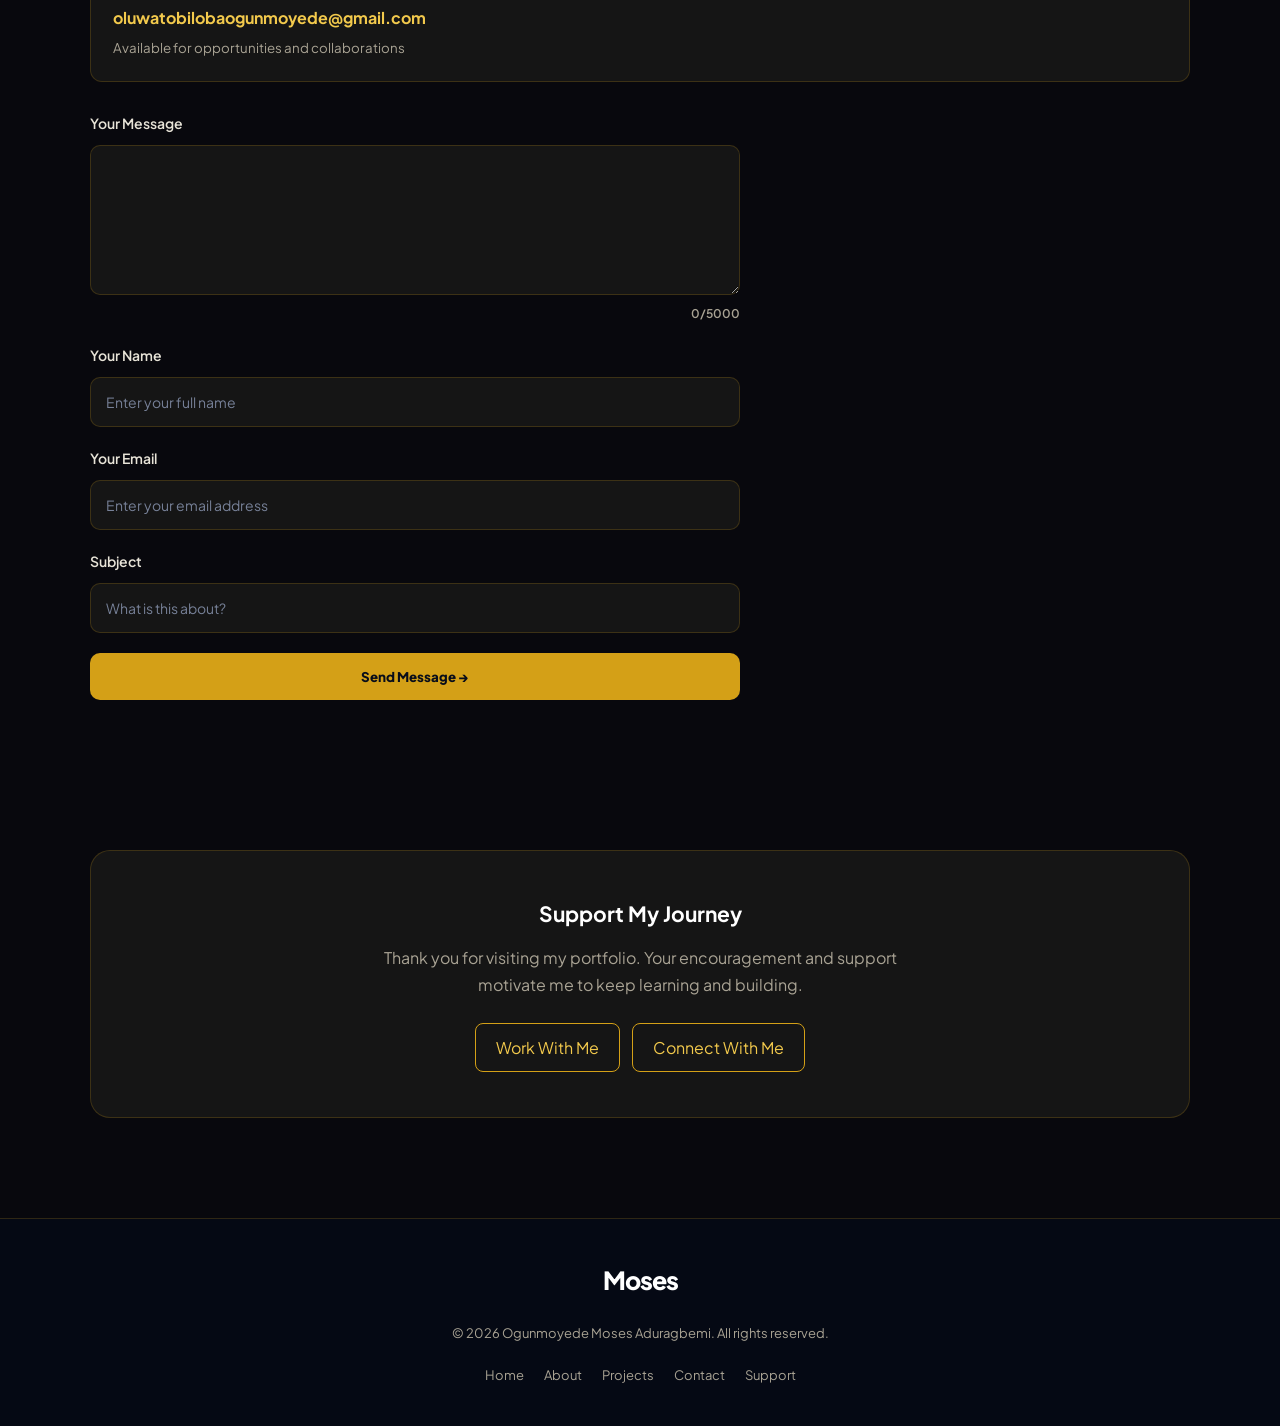
==== commit 5d79f394: "Correct portfolio image paths" ====
--- a/index.html
+++ b/index.html
@@ -43,7 +43,7 @@
     <section class="hero">
 
         <div class="avatar">
-           <img src="./Gamilee%201.jpg" alt="Moses Aduragbemi">
+           <img src="./images/Gamilee%201.jpg" alt="Moses Aduragbemi">
         </div>
 
         <div class="hero-content">
@@ -133,9 +133,7 @@
             <article class="proj">
 
                 <div class="shot">
-                   <img src="./jobapplication.jpg" alt="Job Application Project">
-                </div>
-
+                   <img src="./images/jobapplication.jpg" alt="Job Application Project">
                 <div class="body">
 
                     <h3>Job Application Website</h3>
@@ -152,8 +150,8 @@
                         <span>SQLite</span>
                     </div>
 
-                    <a href="./jobapplication.jpg" target="_blank">
-                        View Project
+                    <a href="./images/jobapplication.jpg" target="_blank">
+                         View Project
                     </a>
 
                 </div>
@@ -165,7 +163,7 @@
             <article class="proj">
 
                 <div class="shot">
-                    <img src="./weather.jpg" alt="WeatherApp Project">
+                    <img src="./images/weather.jpg" alt="WeatherApp Project">
                 </div>
 
                 <div class="body">
@@ -185,7 +183,7 @@
                         <span>CSS</span>
                     </div>
 
-                    <a href="./weather.jpg" target="_blank">
+                    <a href="./images/weather.jpg" target="_blank">
                         View Project
                     </a>
 
@@ -198,7 +196,7 @@
             <article class="proj">
 
                 <div class="shot">
-                   <img src="./quizgame.jpg" alt="Quiz Game Project">
+                   <img src="./images/quizgame.jpg" alt="Quiz Game Project">
                 </div>
 
                 <div class="body">
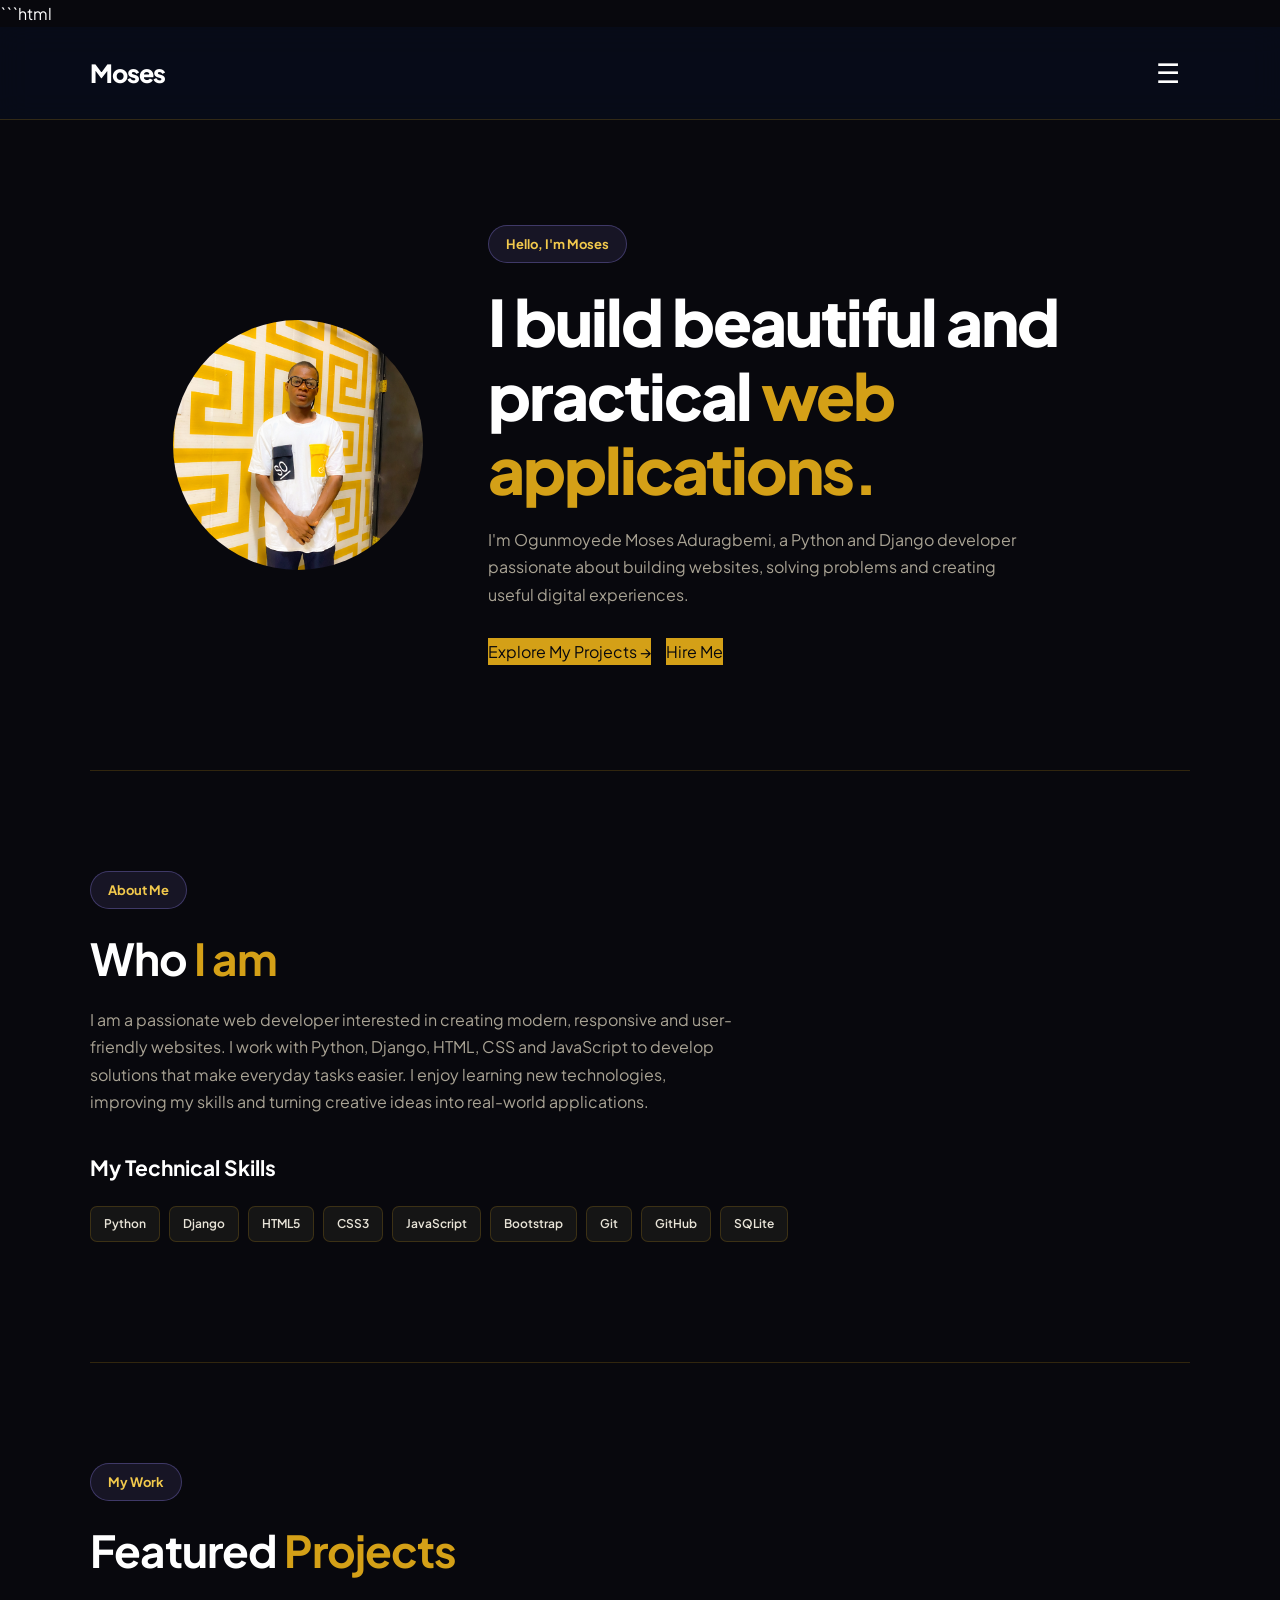
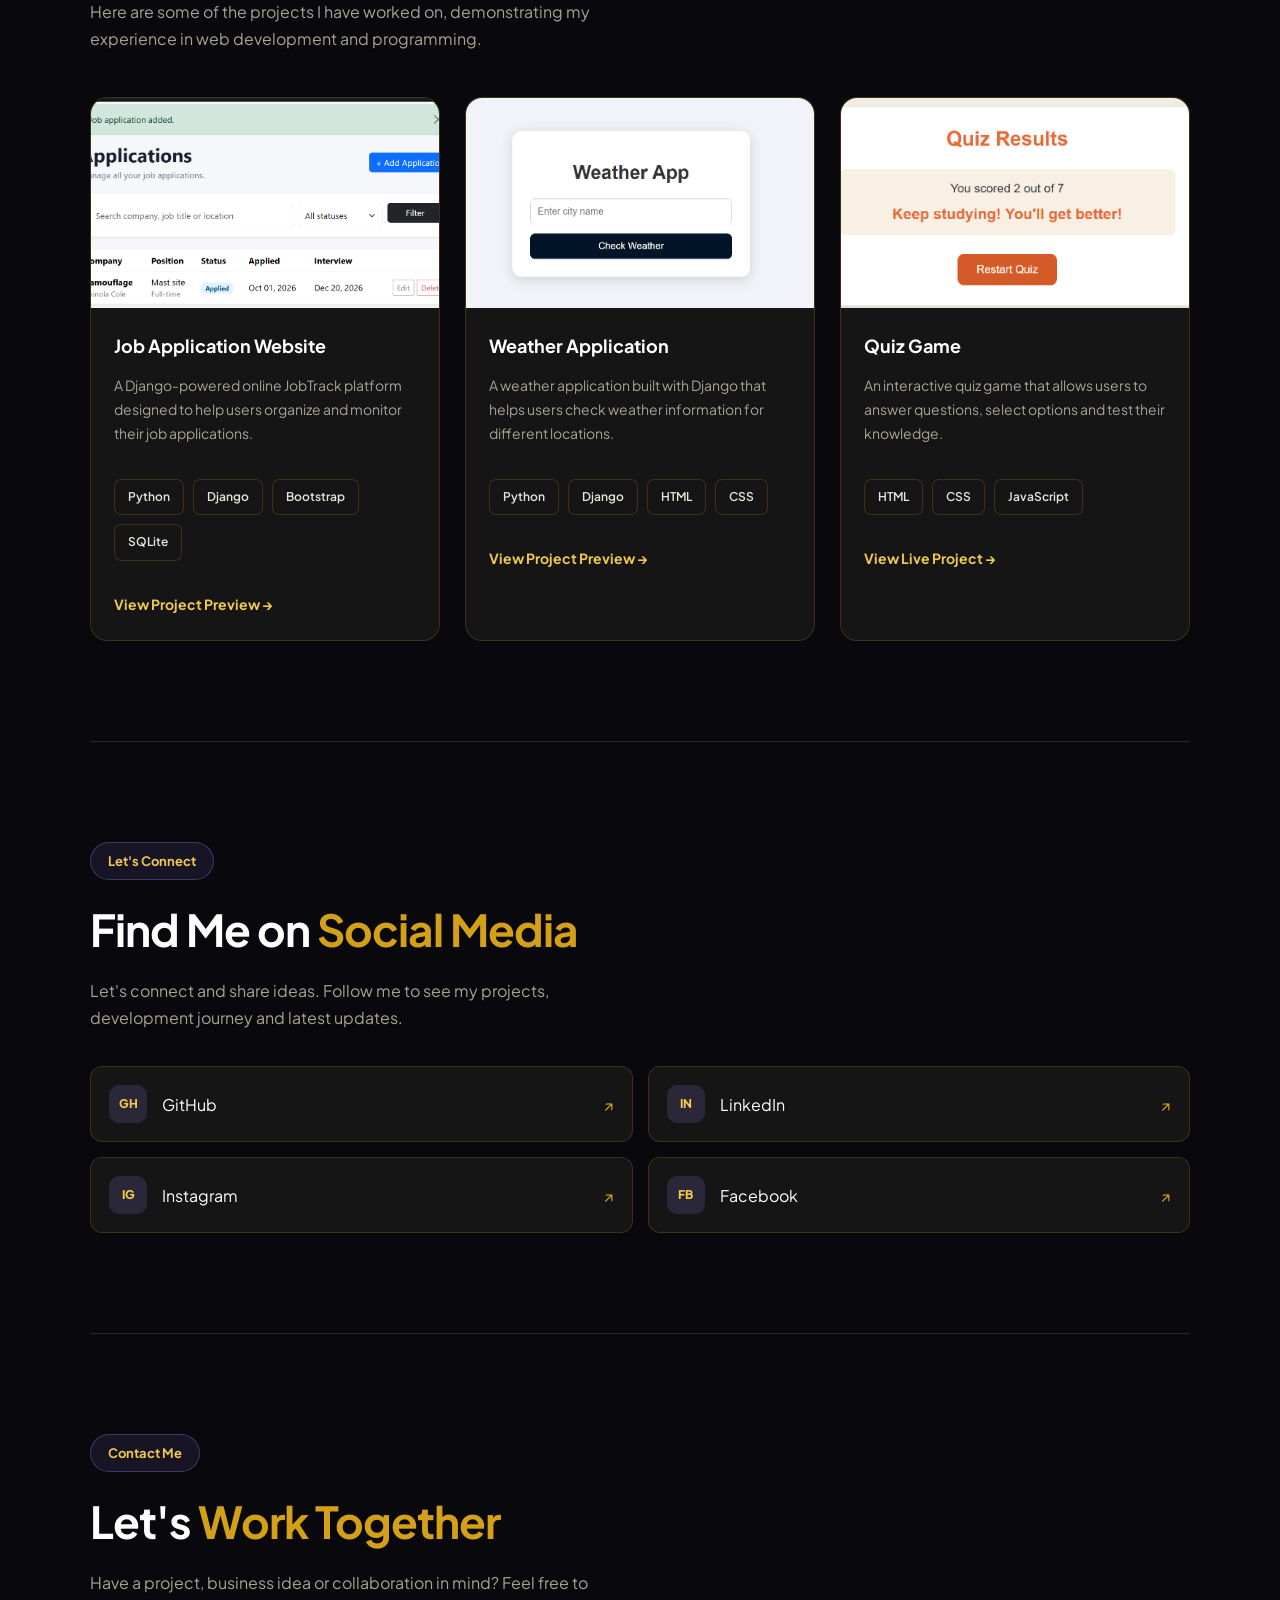
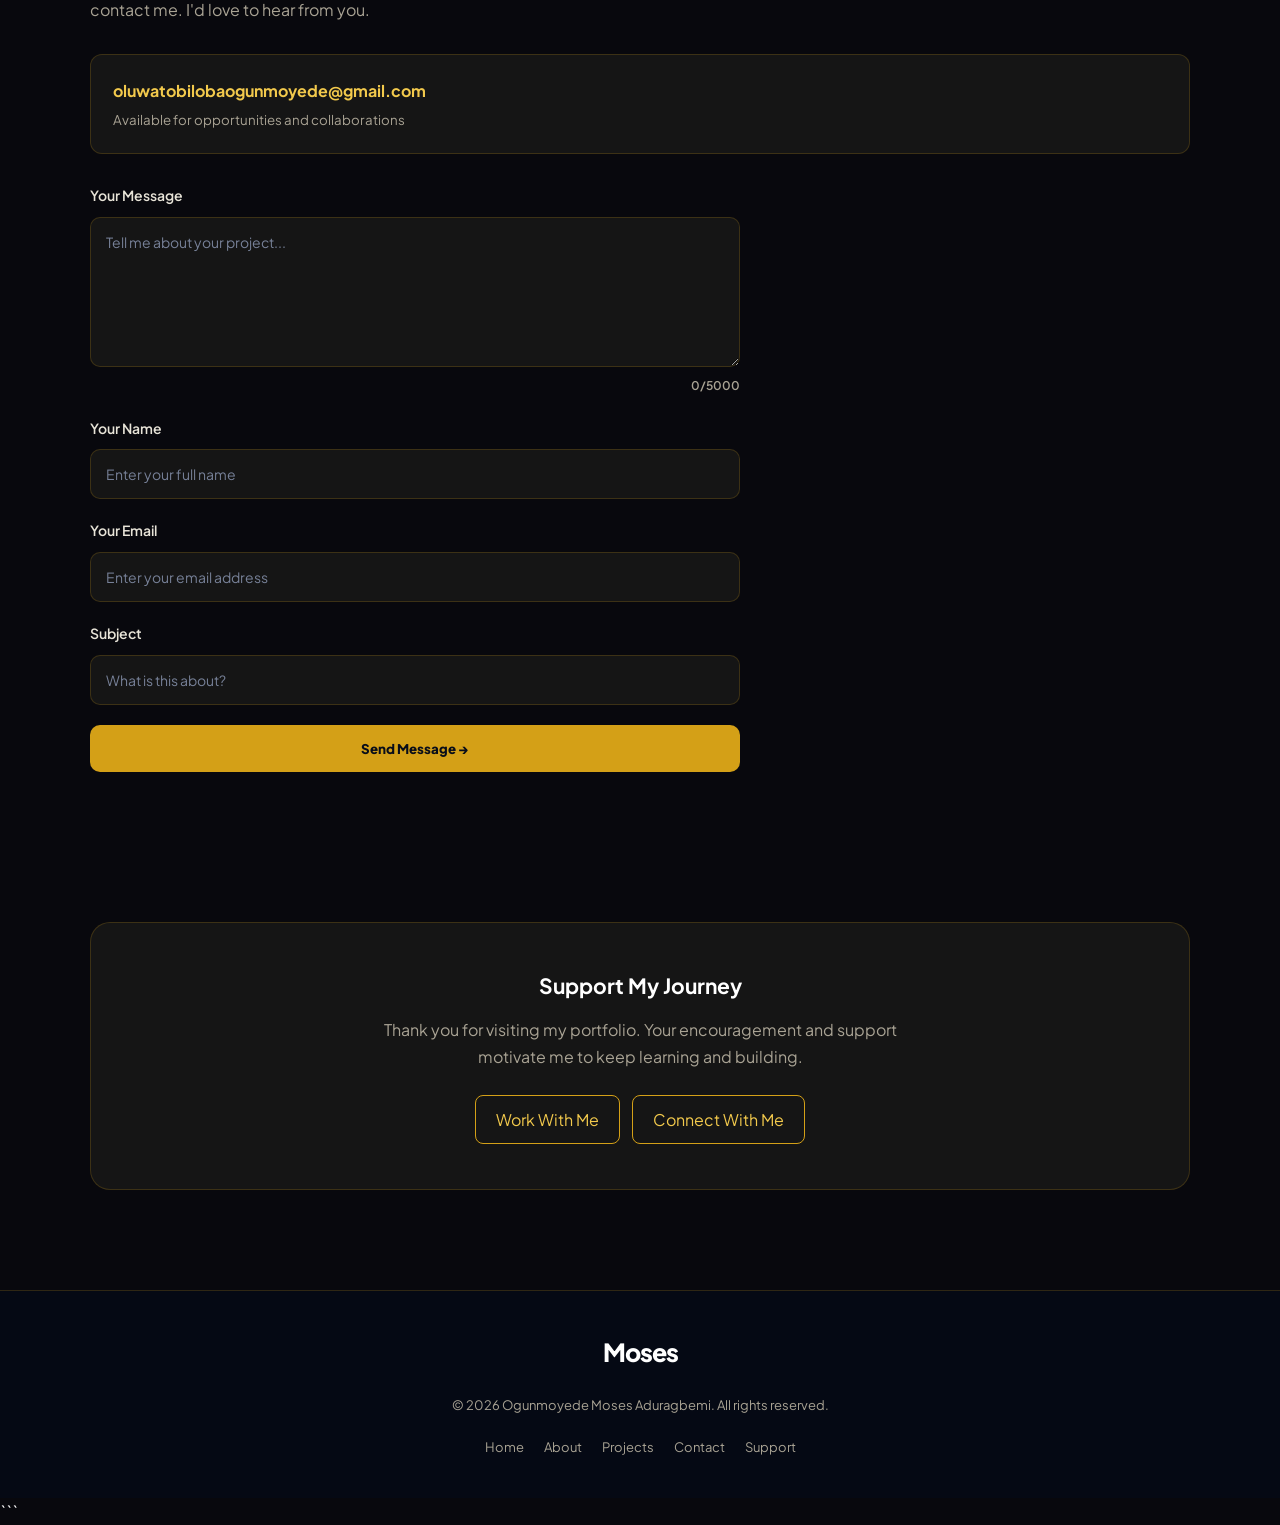
==== commit 9e5bc961: "Improve portfolio website" ====
--- a/index.html
+++ b/index.html
@@ -1,3 +1,4 @@
+```html
 <!DOCTYPE html>
 <html lang="en">
 <head>
@@ -5,12 +6,17 @@
     <meta name="viewport" content="width=device-width, initial-scale=1.0">
 
     <meta name="description" content="Official portfolio of Ogunmoyede Moses Aduragbemi, a Python, Django and Web Developer.">
+    <meta name="author" content="Ogunmoyede Moses Aduragbemi">
+    <meta name="theme-color" content="#111111">
 
     <title>Moses Aduragbemi | Dev Portfolio</title>
 
+    <link rel="preconnect" href="https://fonts.googleapis.com">
+    <link rel="preconnect" href="https://fonts.gstatic.com" crossorigin>
+
     <link href="https://fonts.googleapis.com/css2?family=Plus+Jakarta+Sans:wght@400;500;600;700;800&display=swap" rel="stylesheet">
 
-    <link rel="stylesheet" href="style.css">
+    <link rel="stylesheet" href="./style.css">
 </head>
 
 <body>
@@ -36,19 +42,21 @@
 
 </nav>
 
-
 <main id="top">
 
     <!-- HERO SECTION -->
     <section class="hero">
 
         <div class="avatar">
-           <img src="./images/Gamilee%201.jpg" alt="Moses Aduragbemi">
+            <img
+                src="./images/Gamilee%201.jpg"
+                alt="Portrait of Moses Aduragbemi"
+            >
         </div>
 
         <div class="hero-content">
 
-            <span class="pill">Hello, I'm Moses </span>
+            <span class="pill">Hello, I'm Moses</span>
 
             <h1>
                 I build beautiful and practical
@@ -76,7 +84,6 @@
         </div>
 
     </section>
-
 
     <!-- ABOUT SECTION -->
     <section id="about">
@@ -112,7 +119,6 @@
 
     </section>
 
-
     <!-- PROJECTS SECTION -->
     <section id="work">
 
@@ -126,21 +132,27 @@
             and programming.
         </p>
 
-
         <div class="projects">
 
             <!-- PROJECT ONE -->
             <article class="proj">
 
                 <div class="shot">
-                   <img src="./images/jobapplication.jpg" alt="Job Application Project">
+                    <img
+                        src="./images/jobapplication.jpg"
+                        alt="Job Application Website preview"
+                        loading="lazy"
+                    >
+                </div>
+
                 <div class="body">
 
                     <h3>Job Application Website</h3>
 
                     <p>
                         A Django-powered online JobTrack platform
-                        designed to allow you organize and monitor your job applications.
+                        designed to help users organize and monitor
+                        their job applications.
                     </p>
 
                     <div class="tags">
@@ -150,20 +162,24 @@
                         <span>SQLite</span>
                     </div>
 
-                    <a href="./images/jobapplication.jpg" target="_blank">
-                         View Project
+                    <!-- Replace with your deployed project URL when available -->
+                    <a href="./images/jobapplication.jpg" target="_blank" rel="noopener noreferrer">
+                        View Project Preview →
                     </a>
 
                 </div>
 
             </article>
-
 
             <!-- PROJECT TWO -->
             <article class="proj">
 
                 <div class="shot">
-                    <img src="./images/weather.jpg" alt="WeatherApp Project">
+                    <img
+                        src="./images/weather.jpg"
+                        alt="Weather Application preview"
+                        loading="lazy"
+                    >
                 </div>
 
                 <div class="body">
@@ -183,20 +199,24 @@
                         <span>CSS</span>
                     </div>
 
-                    <a href="./images/weather.jpg" target="_blank">
-                        View Project
+                    <!-- Replace with your deployed project URL when available -->
+                    <a href="./images/weather.jpg" target="_blank" rel="noopener noreferrer">
+                        View Project Preview →
                     </a>
 
                 </div>
 
             </article>
-
 
             <!-- PROJECT THREE -->
             <article class="proj">
 
                 <div class="shot">
-                   <img src="./images/quizgame.jpg" alt="Quiz Game Project">
+                    <img
+                        src="./images/quizgame.jpg"
+                        alt="Quiz Game preview"
+                        loading="lazy"
+                    >
                 </div>
 
                 <div class="body">
@@ -204,8 +224,9 @@
                     <h3>Quiz Game</h3>
 
                     <p>
-                        An interactive Quiz game
-                        that allows users to select answers.
+                        An interactive quiz game that allows users
+                        to answer questions, select options and
+                        test their knowledge.
                     </p>
 
                     <div class="tags">
@@ -214,8 +235,12 @@
                         <span>JavaScript</span>
                     </div>
 
-                    <a href="https://oluwatobilobaogunmoyede-dotcom.github.io/Quiz-Game/" target="_blank">
-                        View Project
+                    <a
+                        href="https://oluwatobilobaogunmoyede-dotcom.github.io/Quiz-Game/"
+                        target="_blank"
+                        rel="noopener noreferrer"
+                    >
+                        View Live Project →
                     </a>
 
                 </div>
@@ -225,7 +250,6 @@
         </div>
 
     </section>
-
 
     <!-- SOCIAL MEDIA SECTION -->
     <section id="social">
@@ -241,26 +265,43 @@
 
         <div class="links">
 
-            <a href="https://github.com/oluwatobilobaogunmoyede-dotcom"
-               target="_blank" rel="noopener noreferrer">
+            <a
+                href="https://github.com/oluwatobilobaogunmoyede-dotcom"
+                target="_blank"
+                rel="noopener noreferrer"
+            >
                 <span class="ic">GH</span>
                 GitHub
                 <span class="go">&#8599;</span>
             </a>
 
-            <a href="https://www.linkedin.com/in/MOSES ADURAGBEMI OGUNMOYEDE/" target="_blank">
+            <!-- Add your actual LinkedIn profile URL -->
+            <a
+                href="https://www.linkedin.com/"
+                target="_blank"
+                rel="noopener noreferrer"
+            >
                 <span class="ic">IN</span>
                 LinkedIn
                 <span class="go">&#8599;</span>
             </a>
 
-            <a href="https://www.instagram.com/gamilee_02" target="_blank">
+            <a
+                href="https://www.instagram.com/gamilee_02/"
+                target="_blank"
+                rel="noopener noreferrer"
+            >
                 <span class="ic">IG</span>
                 Instagram
                 <span class="go">&#8599;</span>
             </a>
 
-            <a href="https://www.facebook.com/Aduragbemi Ogunmoyede" target="_blank">
+            <!-- Add your actual Facebook profile URL -->
+            <a
+                href="https://www.facebook.com/"
+                target="_blank"
+                rel="noopener noreferrer"
+            >
                 <span class="ic">FB</span>
                 Facebook
                 <span class="go">&#8599;</span>
@@ -270,7 +311,6 @@
 
     </section>
 
-
     <!-- CONTACT SECTION -->
     <section id="contact">
 
@@ -286,72 +326,79 @@
         <div class="mail">
 
             <strong>
-                oluwatobilobaogunmoyede@gmail.com
+                <a href="mailto:oluwatobilobaogunmoyede@gmail.com">
+                    oluwatobilobaogunmoyede@gmail.com
+                </a>
             </strong>
 
-            <small>Available for opportunities and collaborations</small>
-
-        </div>
-
+            <small>
+                Available for opportunities and collaborations
+            </small>
+
+        </div>
 
         <form id="f">
 
-            <label>
+            <label for="msg">
                 Your Message
 
                 <textarea
                     id="msg"
+                    name="message"
                     maxlength="5000"
                     placeholder="Tell me about your project..."
-                    required>
-                </textarea>
+                    required
+                ></textarea>
 
                 <span class="count" id="count">0/5000</span>
             </label>
 
-
-            <label>
+            <label for="name">
                 Your Name
 
                 <input
                     type="text"
                     id="name"
+                    name="name"
                     placeholder="Enter your full name"
-                    required>
+                    autocomplete="name"
+                    required
+                >
             </label>
 
-
-            <label>
+            <label for="email">
                 Your Email
 
                 <input
                     type="email"
                     id="email"
+                    name="email"
                     placeholder="Enter your email address"
-                    required>
+                    autocomplete="email"
+                    required
+                >
             </label>
 
-
-            <label>
+            <label for="subject">
                 Subject
 
                 <input
                     type="text"
                     id="subject"
-                    placeholder="What is this about?">
+                    name="subject"
+                    placeholder="What is this about?"
+                >
             </label>
-
 
             <button type="submit">
                 Send Message →
             </button>
 
-            <p id="status" role="status"></p>
+            <p id="status" role="status" aria-live="polite"></p>
 
         </form>
 
     </section>
-
 
     <!-- SUPPORT SECTION -->
     <section class="support" id="support">
@@ -376,7 +423,6 @@
 
 </main>
 
-
 <!-- FOOTER -->
 <footer>
 
@@ -401,8 +447,8 @@
 
 </footer>
 
-
-<script src="script.js"></script>
+<script src="./script.js"></script>
 
 </body>
 </html>
+```
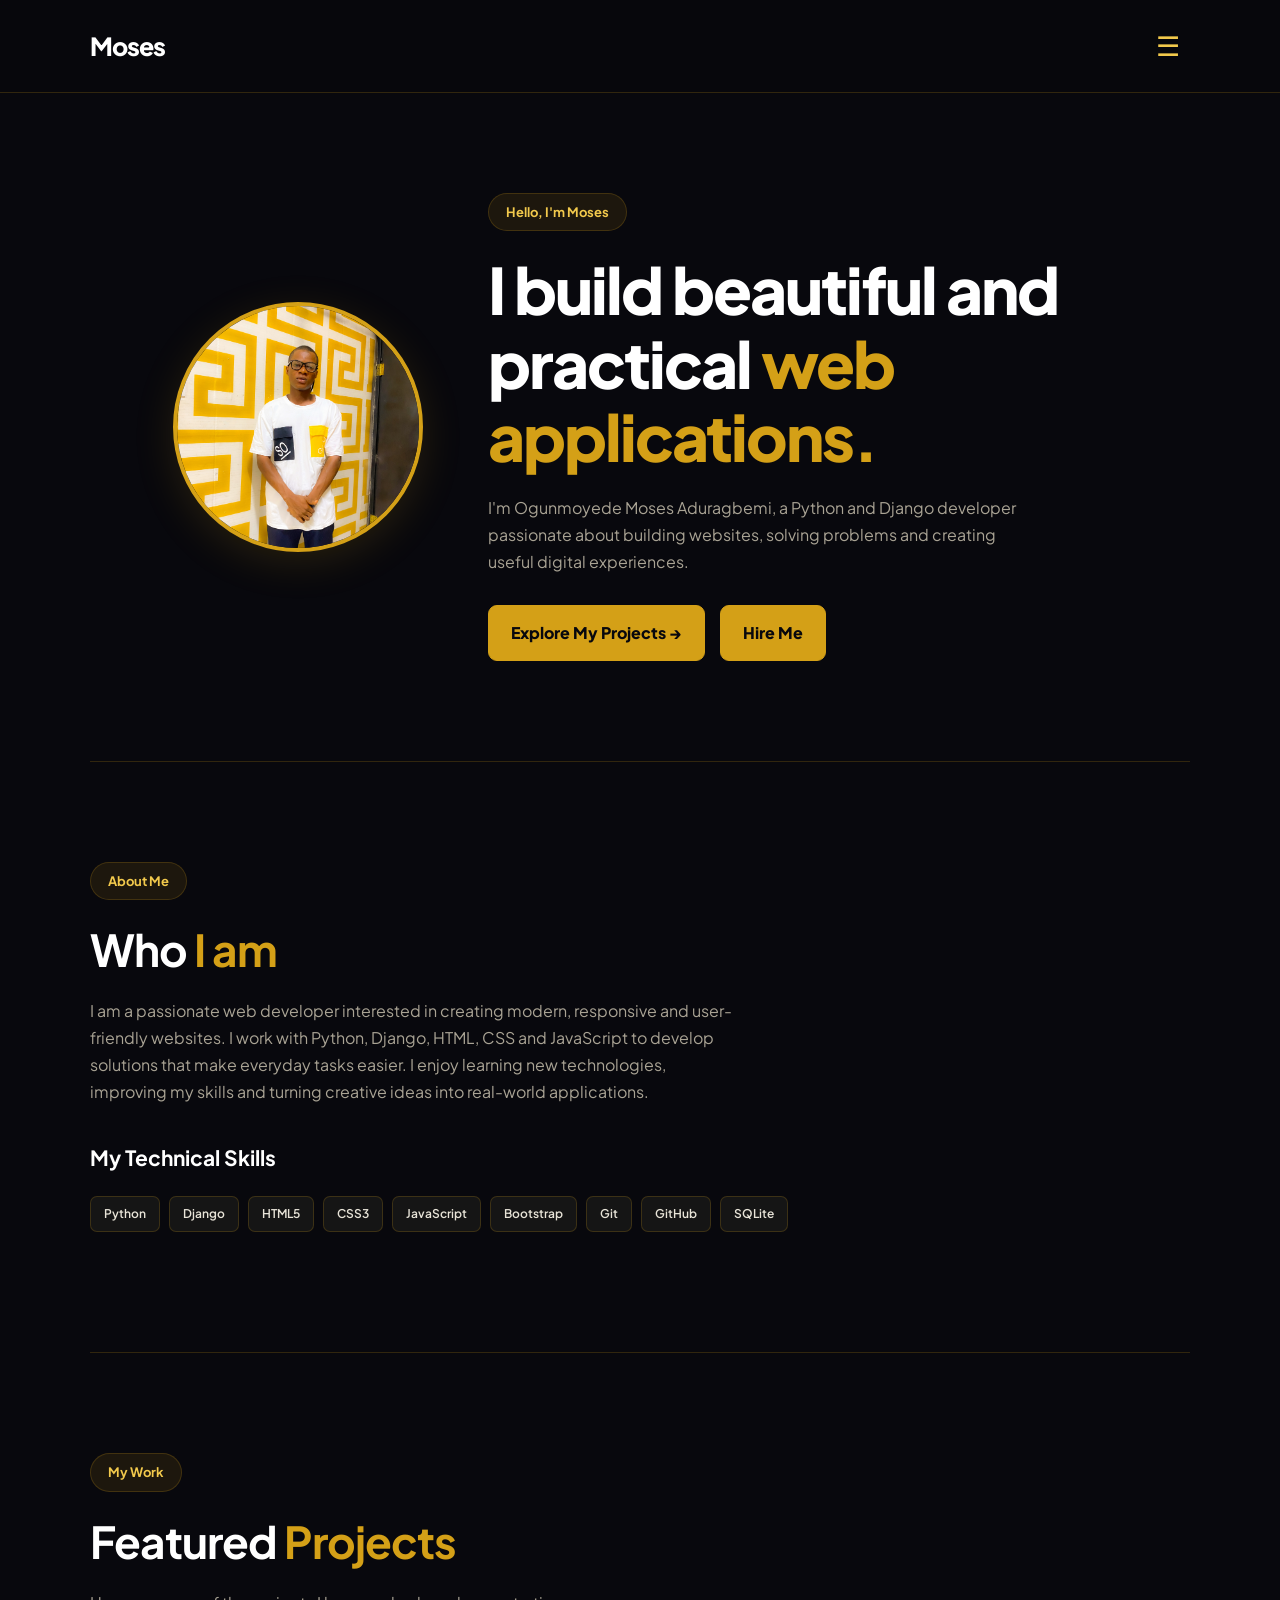
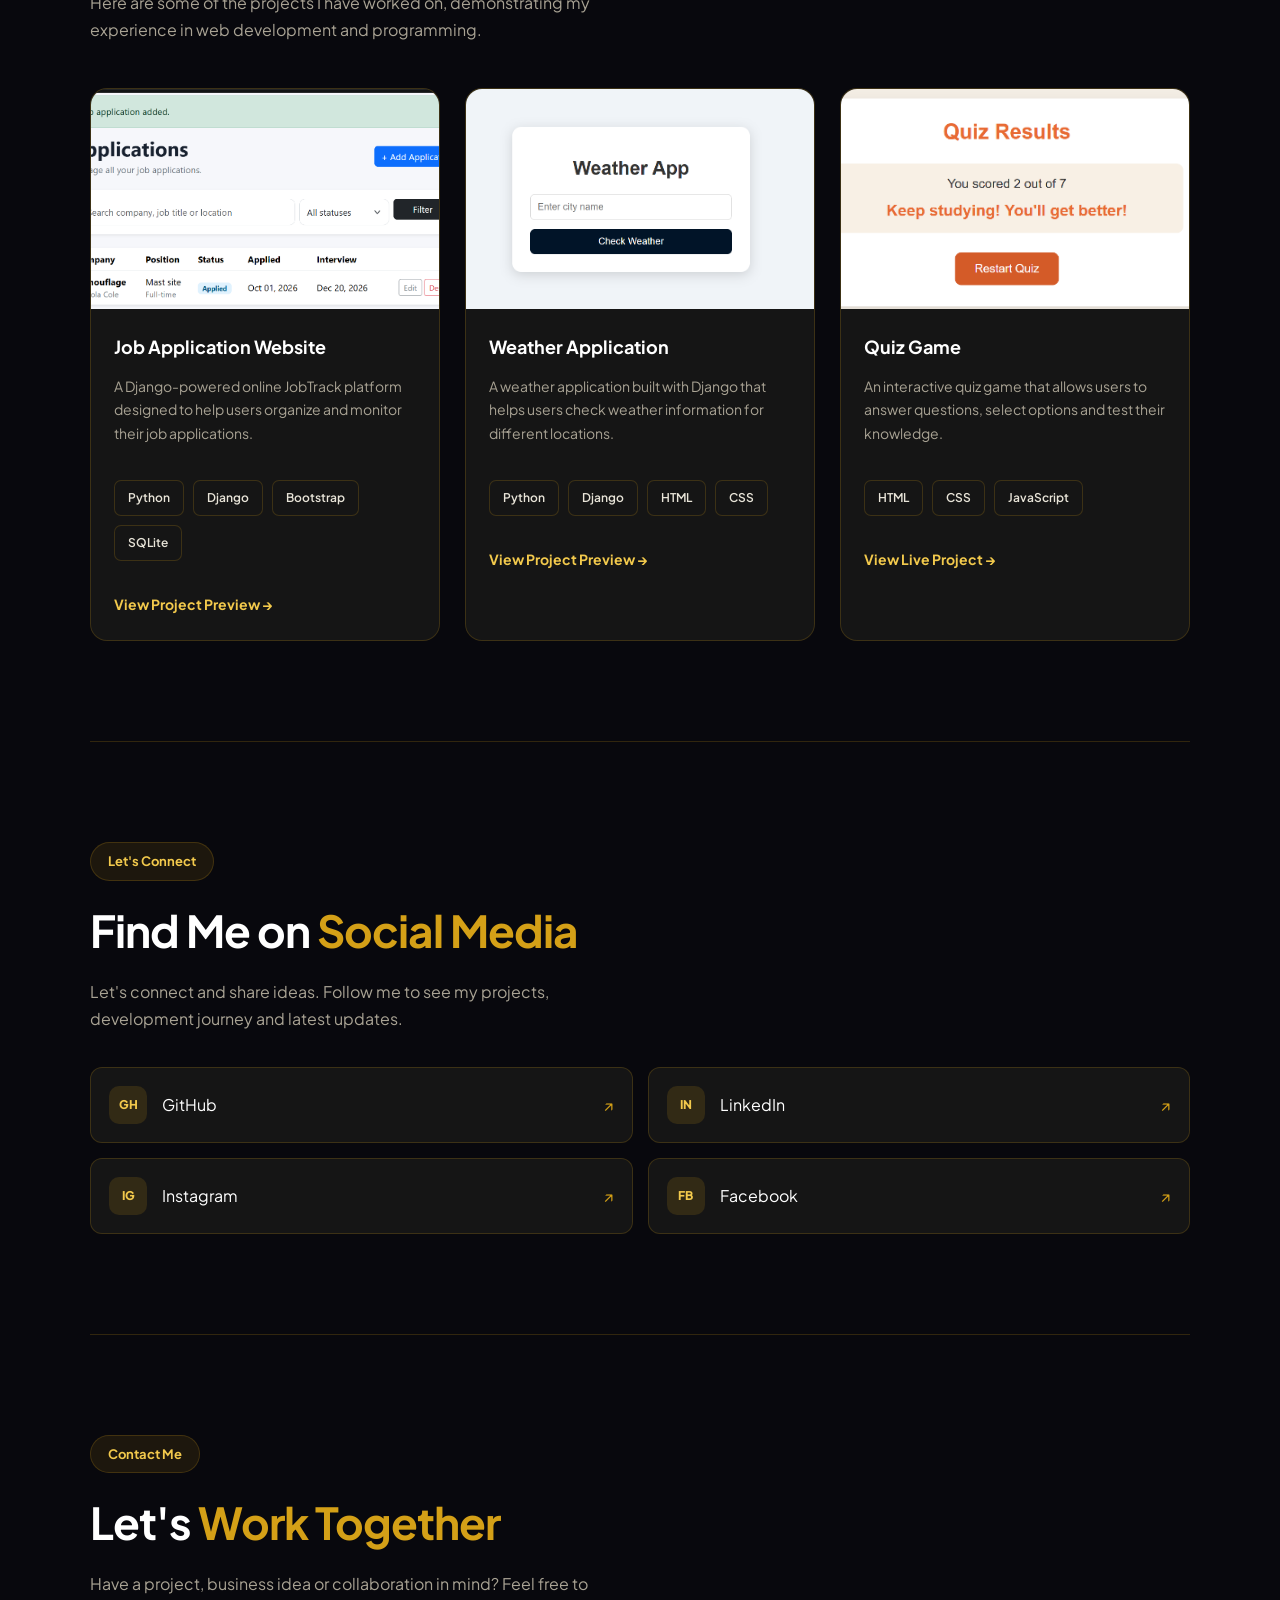
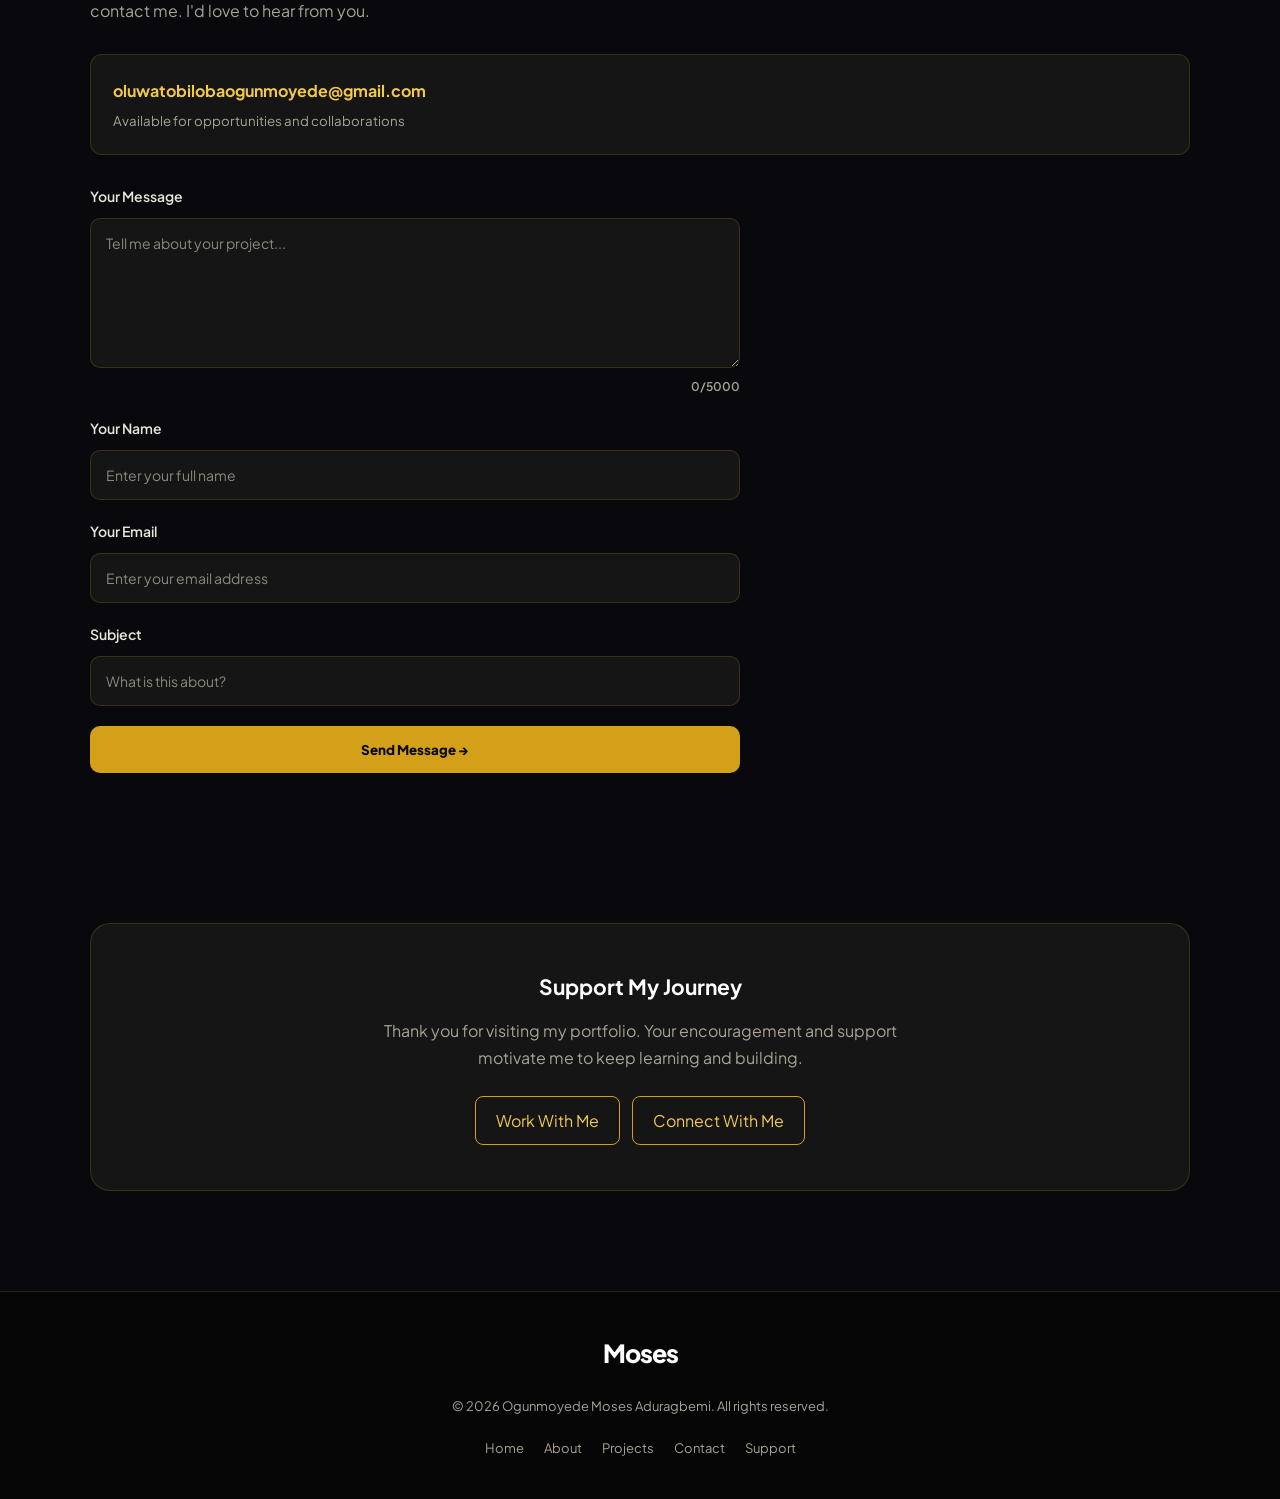
==== commit 9b2b00d1: "Update portfolio design and functionality" ====
--- a/index.html
+++ b/index.html
@@ -1,4 +1,3 @@
-```html
 <!DOCTYPE html>
 <html lang="en">
 <head>
@@ -450,5 +449,4 @@
 <script src="./script.js"></script>
 
 </body>
-</html>
-```+</html>
--- a/style.css
+++ b/style.css
@@ -1,7 +1,6 @@
-
 /* =================================
    MOSES PORTFOLIO WEBSITE
-   Modern Dark & White Design
+   Modern Dark, White & Deep Yellow
 ================================= */
 
 :root {
@@ -50,7 +49,6 @@
     padding: 100px 0;
 }
 
-
 /* =================================
    NAVIGATION
 ================================= */
@@ -64,7 +62,7 @@
     display: flex;
     align-items: center;
     justify-content: space-between;
-    background: rgba(8,13,26,0.92);
+    background: rgba(8, 8, 13, 0.95);
     backdrop-filter: blur(15px);
     border-bottom: 1px solid var(--border);
 }
@@ -88,6 +86,7 @@
     cursor: pointer;
     font-size: 27px;
     padding: 5px 10px;
+    color: var(--accent-hover);
 }
 
 nav summary::-webkit-details-marker {
@@ -106,7 +105,7 @@
     background: var(--surface);
     border: 1px solid var(--border);
     border-radius: 14px;
-    box-shadow: 0 15px 40px rgba(0,0,0,0.35);
+    box-shadow: 0 15px 40px rgba(0, 0, 0, 0.35);
 }
 
 .menu a {
@@ -118,9 +117,8 @@
 
 .menu a:hover {
     background: var(--surface-light);
-    color: var(--accent);
-}
-
+    color: var(--accent-hover);
+}
 
 /* =================================
    HERO SECTION
@@ -135,13 +133,15 @@
     padding: 100px 0;
 }
 
-/* CIRCULAR PROFILE IMAGE */
-
 .avatar {
     width: 250px;
     height: 250px;
+    flex-shrink: 0;
     border-radius: 50%;
     overflow: hidden;
+    border: 4px solid var(--accent);
+    box-shadow: 0 10px 40px rgba(212, 160, 23, 0.15);
+    transition: 0.35s ease;
 }
 
 .avatar img {
@@ -149,7 +149,6 @@
     height: 100%;
     object-fit: cover;
     object-position: center;
-    display: block;
 }
 
 .avatar:hover {
@@ -165,9 +164,9 @@
     display: inline-block;
     padding: 7px 17px;
     margin-bottom: 22px;
-    border: 1px solid rgba(155,140,255,0.3);
+    border: 1px solid var(--border);
     border-radius: 30px;
-    background: rgba(155,140,255,0.1);
+    background: rgba(212, 160, 23, 0.1);
     color: var(--accent-hover);
     font-size: 13px;
     font-weight: 700;
@@ -199,24 +198,22 @@
     margin-top: 30px;
 }
 
-.btn,
-button {
-    background: #D4A017;
+.btn {
+    display: inline-block;
+    padding: 13px 22px;
+    border: 1px solid var(--accent);
+    border-radius: 9px;
+    background: var(--accent);
     color: #08080D;
-}
-
-.btn:hover,
-button:hover {
-    background: #F2C94C;
-    box-shadow: 0 10px 30px rgba(212, 160, 23, 0.3);
+    font-weight: 800;
+    transition: 0.3s ease;
 }
 
 .btn:hover {
     background: var(--accent-hover);
     transform: translateY(-4px);
-    box-shadow: 0 10px 25px rgba(155,140,255,0.25);
-}
-
+    box-shadow: 0 10px 25px rgba(212, 160, 23, 0.25);
+}
 
 /* =================================
    HEADINGS
@@ -234,7 +231,6 @@
     margin-bottom: 12px;
 }
 
-
 /* =================================
    ABOUT SECTION
 ================================= */
@@ -246,7 +242,6 @@
 #about h3 {
     margin-top: 35px;
 }
-
 
 /* =================================
    SKILLS AND PROJECT TAGS
@@ -269,7 +264,6 @@
     font-weight: 600;
 }
 
-
 /* =================================
    PROJECT SECTION
 ================================= */
@@ -280,19 +274,13 @@
 
 .projects {
     display: grid;
-    grid-template-columns: repeat(3, 1fr);
+    grid-template-columns: repeat(3, minmax(0, 1fr));
     gap: 25px;
     margin-top: 45px;
 }
 
-.project-card img {
-    width: 100%;
-    height: 300px;
-    object-fit: cover;
-    display: block;
-}
-
 .proj {
+    min-width: 0;
     overflow: hidden;
     background: var(--surface);
     border: 1px solid var(--border);
@@ -301,12 +289,13 @@
 }
 
 .proj:hover {
-    border-color: #D4A017;
+    transform: translateY(-7px);
+    border-color: var(--accent);
     box-shadow: 0 20px 45px rgba(212, 160, 23, 0.15);
 }
 
 .shot {
-    height: 210px;
+    height: 220px;
     overflow: hidden;
     background: var(--surface-light);
 }
@@ -348,7 +337,6 @@
     color: var(--white);
 }
 
-
 /* =================================
    SOCIAL LINKS
 ================================= */
@@ -386,7 +374,7 @@
     height: 38px;
     display: grid;
     place-items: center;
-    background: rgba(155,140,255,0.15);
+    background: rgba(212, 160, 23, 0.15);
     color: var(--accent-hover);
     border-radius: 10px;
     font-size: 12px;
@@ -397,7 +385,6 @@
     margin-left: auto;
     color: var(--accent);
 }
-
 
 /* =================================
    CONTACT SECTION
@@ -419,7 +406,8 @@
     overflow-wrap: anywhere;
 }
 
-.mail strong {
+.mail strong,
+.mail strong a {
     color: var(--accent-hover);
 }
 
@@ -465,12 +453,12 @@
 input:focus,
 textarea:focus {
     border-color: var(--accent);
-    box-shadow: 0 0 0 3px rgba(155,140,255,0.1);
+    box-shadow: 0 0 0 3px rgba(212, 160, 23, 0.12);
 }
 
 input::placeholder,
 textarea::placeholder {
-    color: #778198;
+    color: #8D887C;
 }
 
 .count {
@@ -484,7 +472,7 @@
     border: none;
     border-radius: 10px;
     background: var(--accent);
-    color: #080d1a;
+    color: #08080D;
     font-family: inherit;
     font-weight: 800;
     cursor: pointer;
@@ -494,8 +482,13 @@
 button:hover {
     background: var(--accent-hover);
     transform: translateY(-3px);
-}
-
+    box-shadow: 0 10px 25px rgba(212, 160, 23, 0.2);
+}
+
+#status {
+    color: var(--accent-hover);
+    font-size: 14px;
+}
 
 /* =================================
    SUPPORT SECTION
@@ -534,9 +527,8 @@
 
 .chips a:hover {
     background: var(--accent);
-    color: #080d1a;
-}
-
+    color: #08080D;
+}
 
 /* =================================
    FOOTER
@@ -549,7 +541,7 @@
     align-items: center;
     gap: 20px;
     text-align: center;
-    background: #050914;
+    background: #050505;
     border-top: 1px solid var(--border);
 }
 
@@ -575,7 +567,6 @@
     color: var(--accent);
 }
 
-
 /* =================================
    TABLET RESPONSIVENESS
 ================================= */
@@ -587,16 +578,15 @@
     }
 
     .avatar {
-        width: 240px;
-        height: 290px;
+        width: 220px;
+        height: 220px;
     }
 
     .projects {
-        grid-template-columns: repeat(2, 1fr);
-    }
-
-}
-
+        grid-template-columns: repeat(2, minmax(0, 1fr));
+    }
+
+}
 
 /* =================================
    MOBILE RESPONSIVENESS
@@ -620,8 +610,8 @@
     }
 
     .avatar {
-        width: 220px;
-        height: 260px;
+        width: 210px;
+        height: 210px;
     }
 
     .hero-content {
@@ -662,7 +652,6 @@
     }
 
 }
-
 
 /* =================================
    REDUCED MOTION ACCESSIBILITY
@@ -678,4 +667,4 @@
         transition-duration: 0.01ms !important;
     }
 
-}
+}
